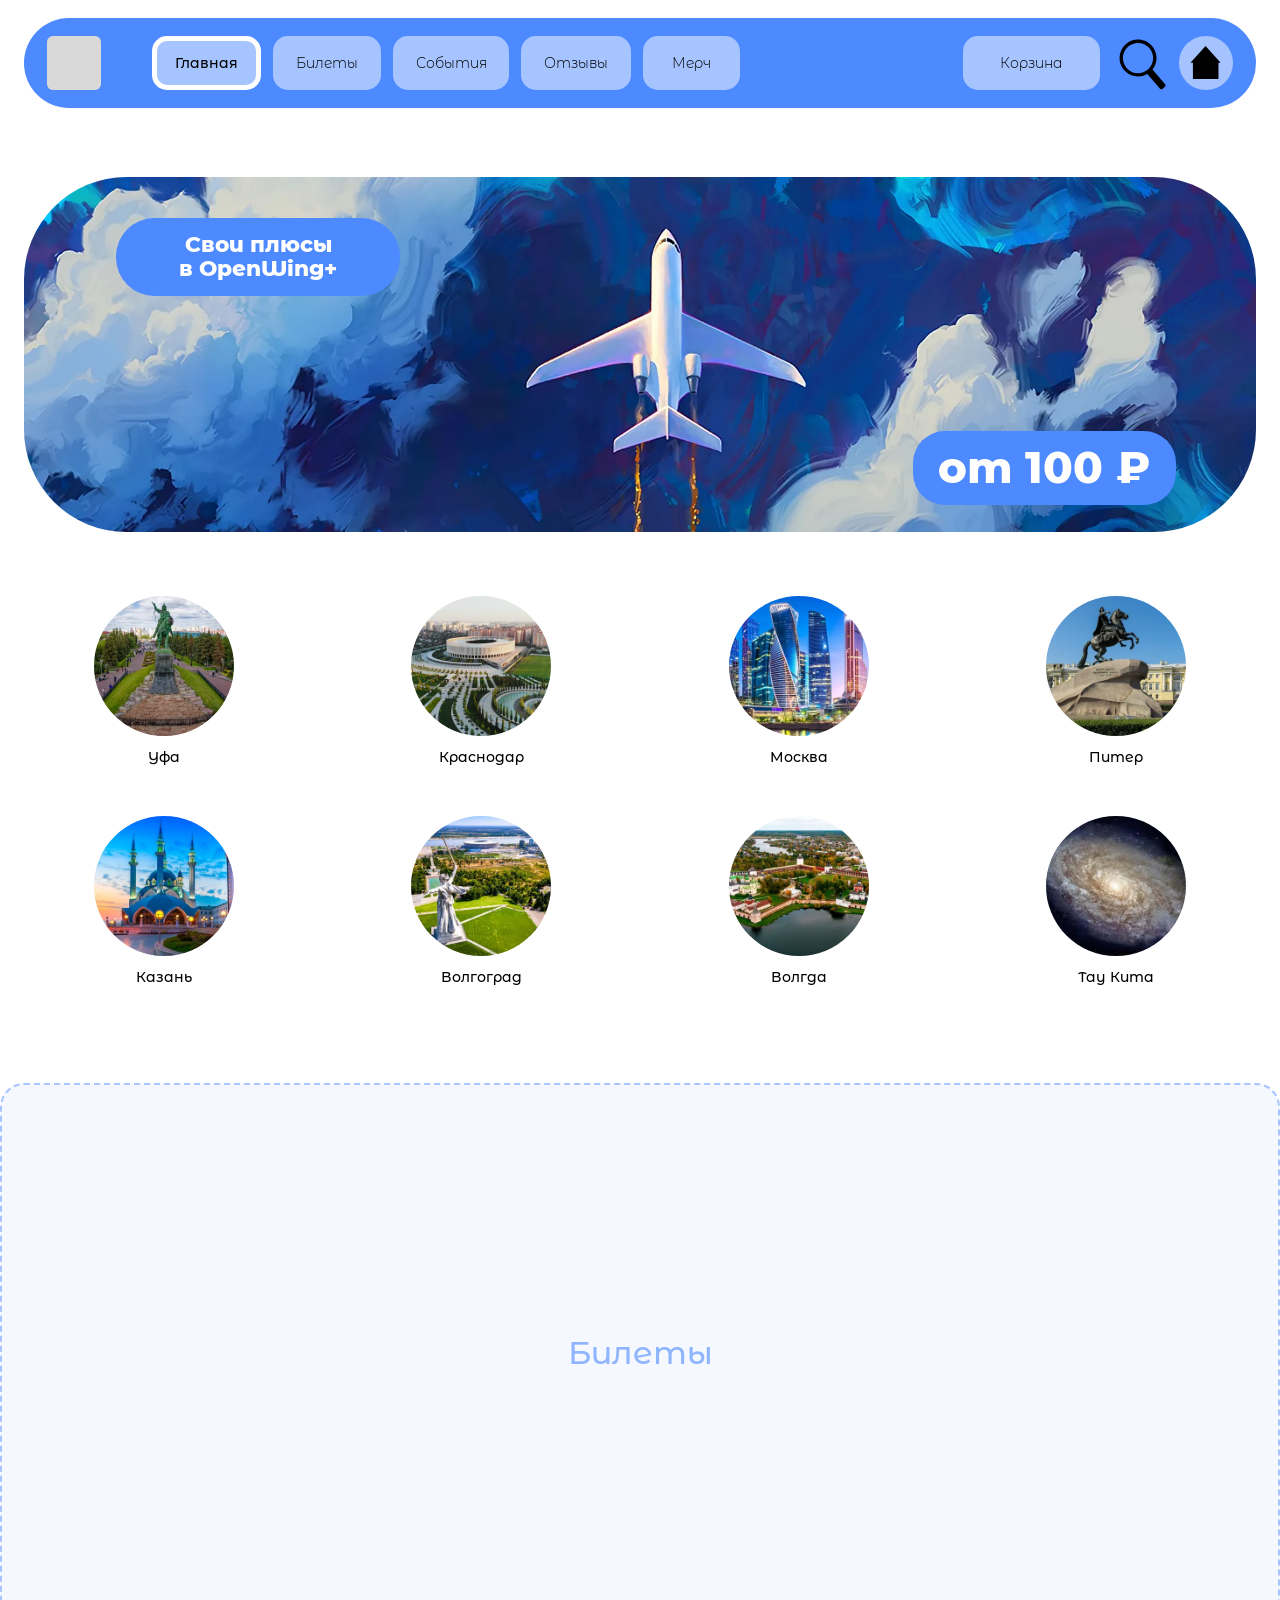
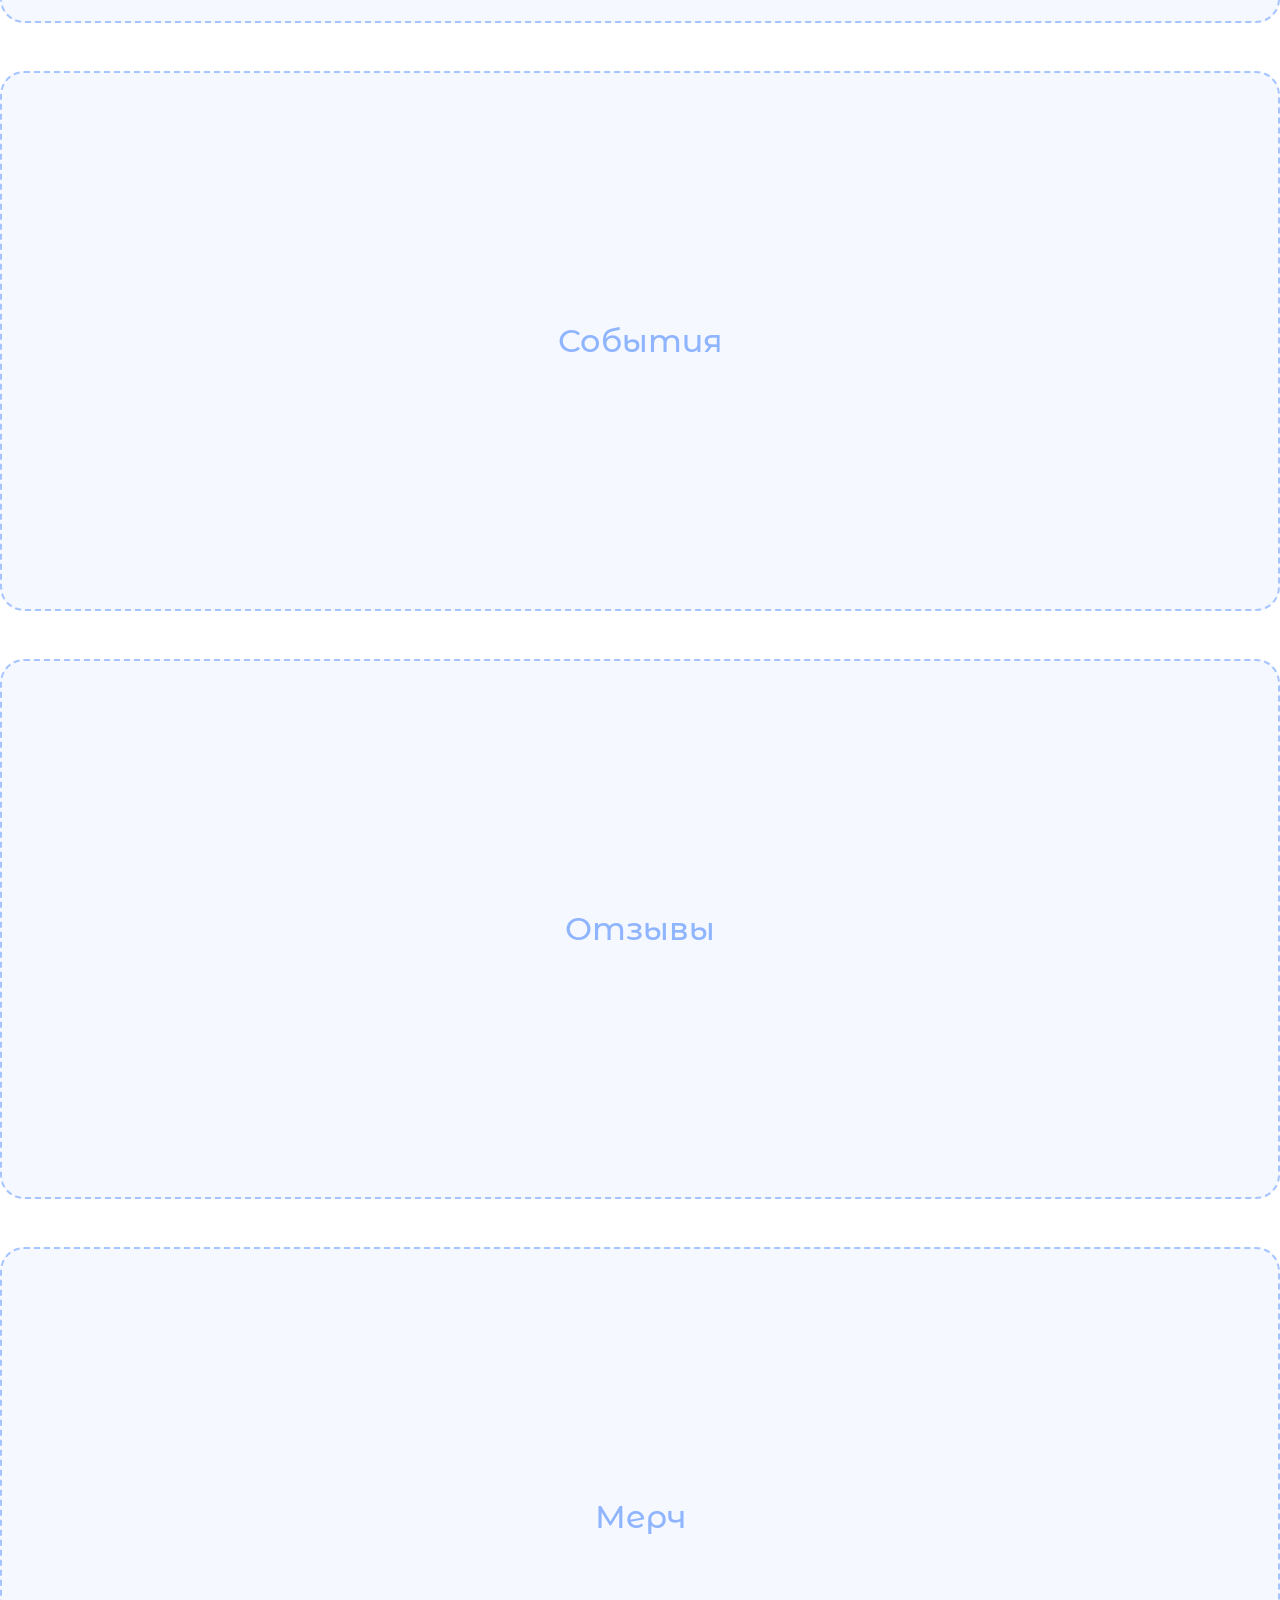
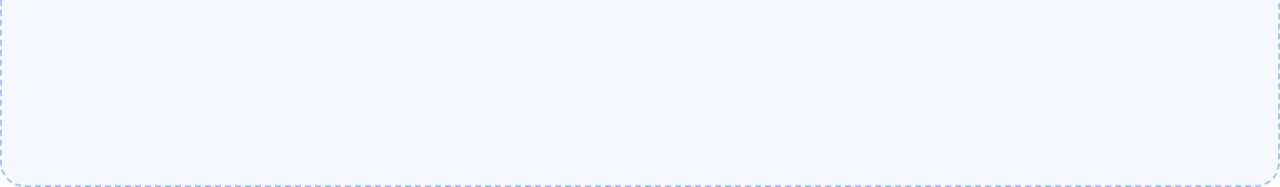
==== index.html @ 75d83472 "Модуль 4: главная страница (шапка + div 1), пустые страницы корзины и тарифов - Шапка: навигация-яко" ====
<!DOCTYPE html>
<html lang="ru">
<head>
  <meta charset="UTF-8">
  <meta name="viewport" content="width=device-width, initial-scale=1.0">
  <title>OpenWing — авиабилеты от 100 ₽</title>
  <link rel="stylesheet" href="styles/style.css">
</head>
<body>
  <!-- ШАПКА -->
  <header class="header">
    <div class="header__bar">
      <!-- Плейсхолдер логотипа -->
      <a href="index.html" class="header__logo" aria-label="OpenWing — на главную"></a>

      <!-- Навигация по разделам -->
      <nav class="nav" aria-label="Основная навигация">
        <a href="#div1" class="nav__btn is-active" data-target="div1">Главная</a>
        <a href="#div2" class="nav__btn" data-target="div2">Билеты</a>
        <a href="#div3" class="nav__btn" data-target="div3">События</a>
        <a href="#div4" class="nav__btn" data-target="div4">Отзывы</a>
        <a href="#div5" class="nav__btn" data-target="div5">Мерч</a>
      </nav>

      <!-- Правый блок: корзина, поиск, домой -->
      <div class="header__actions">
        <a href="cart.html" class="header__cart" id="cart-link">Корзина</a>

        <button type="button" class="header__icon" id="search-btn" aria-label="Поиск по сайту">
          <svg viewBox="0 0 60 60" fill="none" xmlns="http://www.w3.org/2000/svg" aria-hidden="true">
            <path fill-rule="evenodd" clip-rule="evenodd" d="M14.5045 8.95711C23.1365 1.52478 36.1593 2.49736 43.5916 11.1294C50.1883 18.791 50.1635 29.9112 44.039 37.5117L58.208 53.9678C58.8834 54.7527 58.7953 55.9365 58.0104 56.6123L55.1686 59.0588C54.3838 59.7345 53.1999 59.646 52.5245 58.8615L38.3555 42.4054C29.9294 47.3329 18.9289 45.7058 12.3321 38.0442C4.89984 29.4122 5.87244 16.3894 14.5045 8.95711ZM16.9513 11.7989C9.88869 17.8799 9.09294 28.5348 15.1739 35.5974C21.2549 42.66 31.9099 43.4558 38.9724 37.3748C46.0351 31.2938 46.8309 20.6388 40.7499 13.5762C34.6689 6.51365 24.0139 5.71789 16.9513 11.7989Z" fill="currentColor"/>
          </svg>
        </button>

        <a href="index.html" class="header__home" id="home-btn" aria-label="На главную, в начало">
          <svg viewBox="0 0 45 45" fill="none" xmlns="http://www.w3.org/2000/svg" aria-hidden="true">
            <path d="M42.7193 22.6003H39.8417V44.9999H5.28822V22.6003H2.0088L22.3641 -9.96248e-05L42.7193 22.6003Z" fill="currentColor"/>
          </svg>
        </a>
      </div>

      <!-- Бургер для мобильной навигации -->
      <button type="button" class="header__burger" id="burger" aria-label="Меню" aria-expanded="false">
        <span></span><span></span><span></span>
      </button>
    </div>
  </header>

  <main>
    <!-- DIV 1 — ГЛАВНАЯ -->
    <section id="div1" class="section section--hero">
      <!-- Баннер -> страница тарифов -->
      <a href="pricing.html" class="hero__banner" aria-label="Тарифы OpenWing+">
        <span class="hero__pill hero__pill--title">Свои плюсы<br>в OpenWing+</span>
        <span class="hero__pill hero__pill--price">от 100 ₽</span>
      </a>

      <!-- Города -> прокрутка к форме билетов + автоподстановка «Куда» -->
      <ul class="cities">
        <li class="cities__item"><a href="#div2" class="city" data-city="Уфа"><span class="city__photo"><img src="assets/images/div1/city-ufa.webp" alt="Уфа" loading="lazy"></span><span class="city__name">Уфа</span></a></li>
        <li class="cities__item"><a href="#div2" class="city" data-city="Краснодар"><span class="city__photo"><img src="assets/images/div1/city-krasnodar.webp" alt="Краснодар" loading="lazy"></span><span class="city__name">Краснодар</span></a></li>
        <li class="cities__item"><a href="#div2" class="city" data-city="Москва"><span class="city__photo"><img src="assets/images/div1/city-moscow.webp" alt="Москва" loading="lazy"></span><span class="city__name">Москва</span></a></li>
        <li class="cities__item"><a href="#div2" class="city" data-city="Питер"><span class="city__photo"><img src="assets/images/div1/city-piter.webp" alt="Санкт-Петербург" loading="lazy"></span><span class="city__name">Питер</span></a></li>
        <li class="cities__item"><a href="#div2" class="city" data-city="Казань"><span class="city__photo"><img src="assets/images/div1/city-kazan.webp" alt="Казань" loading="lazy"></span><span class="city__name">Казань</span></a></li>
        <li class="cities__item"><a href="#div2" class="city" data-city="Волгоград"><span class="city__photo"><img src="assets/images/div1/city-volgograd.webp" alt="Волгоград" loading="lazy"></span><span class="city__name">Волгоград</span></a></li>
        <li class="cities__item"><a href="#div2" class="city" data-city="Волгда"><span class="city__photo"><img src="assets/images/div1/city-volgda.webp" alt="Волгда" loading="lazy"></span><span class="city__name">Волгда</span></a></li>
        <li class="cities__item"><a href="#div2" class="city" data-city="Тау Кита"><span class="city__photo"><img src="assets/images/div1/city-tau-kita.webp" alt="Тау Кита" loading="lazy"></span><span class="city__name">Тау Кита</span></a></li>
      </ul>
    </section>

    <!-- DIV 2 — БИЛЕТЫ (плейсхолдер) -->
    <section id="div2" class="section section--placeholder"><p class="placeholder__label">Билеты</p></section>

    <!-- DIV 3 — СОБЫТИЯ (плейсхолдер) -->
    <section id="div3" class="section section--placeholder"><p class="placeholder__label">События</p></section>

    <!-- DIV 4 — ОТЗЫВЫ (плейсхолдер) -->
    <section id="div4" class="section section--placeholder"><p class="placeholder__label">Отзывы</p></section>

    <!-- DIV 5 — МЕРЧ (плейсхолдер) -->
    <section id="div5" class="section section--placeholder"><p class="placeholder__label">Мерч</p></section>
  </main>

  <!-- Затемнение под мобильное меню -->
  <div class="nav-overlay" id="nav-overlay"></div>

  <script src="scripts/main.js"></script>
</body>
</html>
---- styles/style.css ----
@import url("reset.css");
@import url("fonts.css");
@import url("main.css");
@import url("adaptive.css");
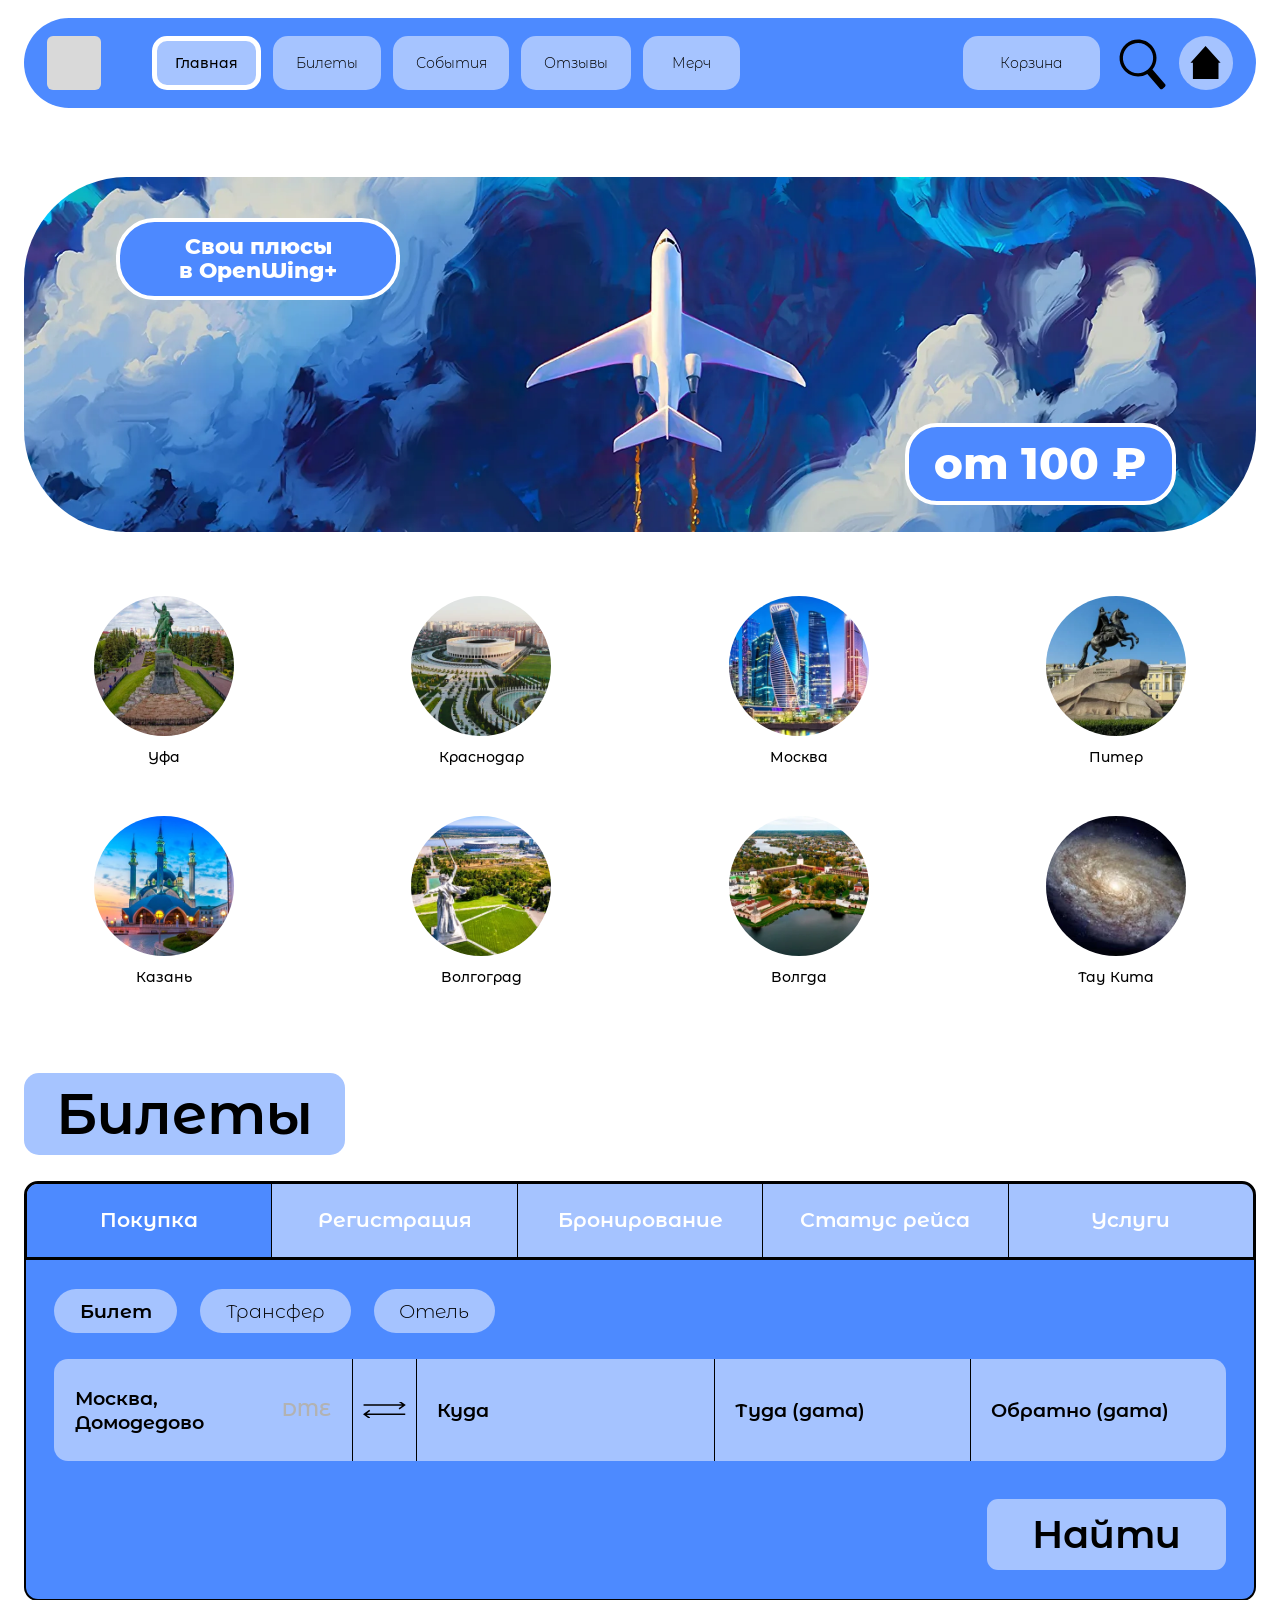
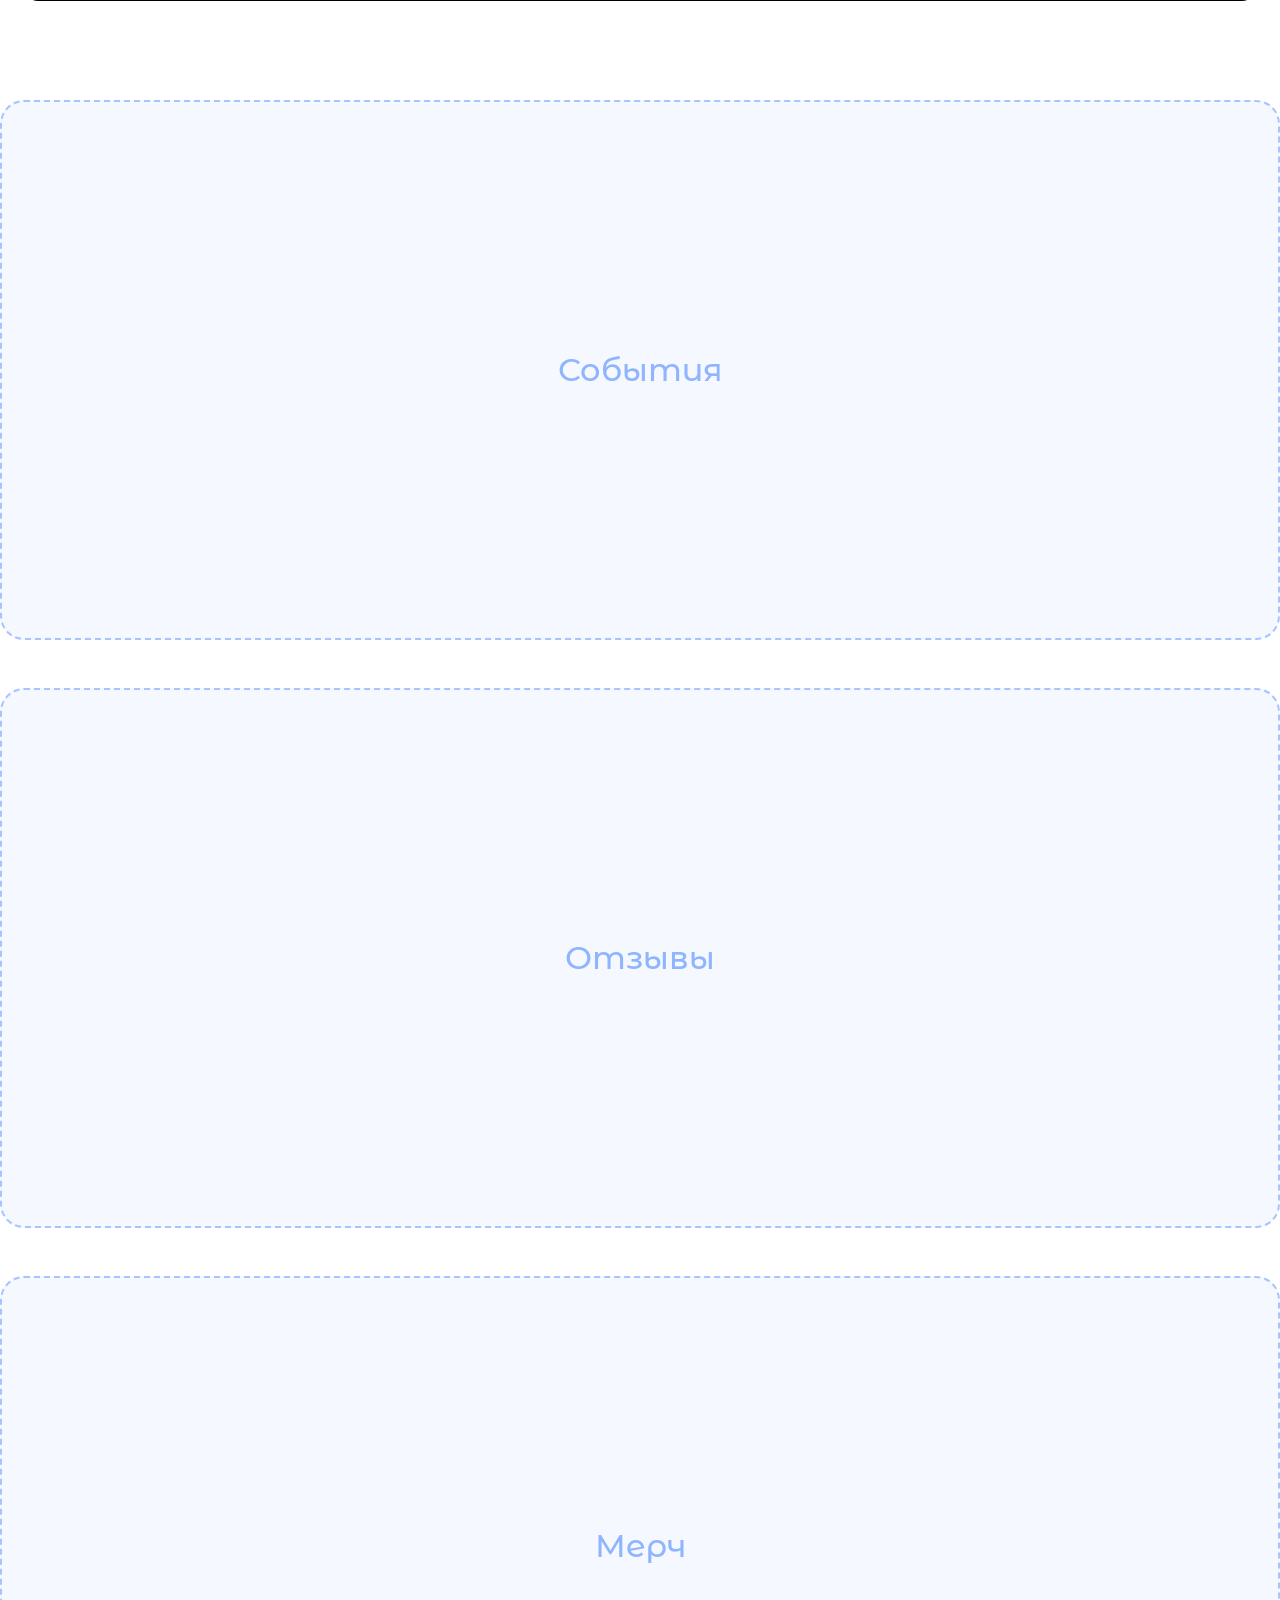
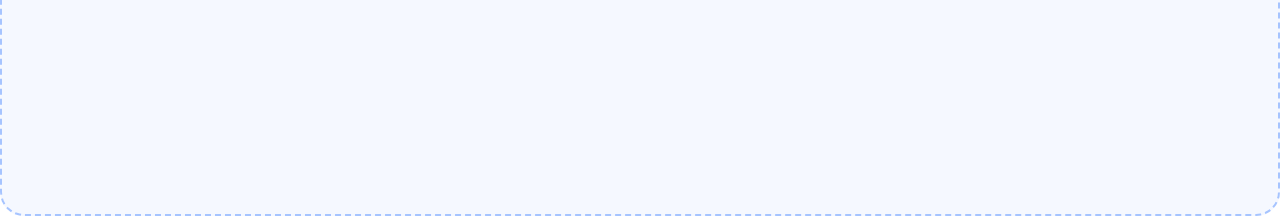
==== commit a991d25b: "Модуль 4: div 2 — интерактивная форма билетов - Форма: вкладки, переключатель Билет/Трансфер/Отель, " ====
--- a/index.html
+++ b/index.html
@@ -68,8 +68,72 @@
       </ul>
     </section>
 
-    <!-- DIV 2 — БИЛЕТЫ (плейсхолдер) -->
-    <section id="div2" class="section section--placeholder"><p class="placeholder__label">Билеты</p></section>
+    <!-- DIV 2 — БИЛЕТЫ -->
+    <section id="div2" class="section section--booking">
+      <h2 class="booking__title">Билеты</h2>
+
+      <!-- Вкладки: переключение формы (Покупка активна; остальные — на будущее) -->
+      <div class="booking__tabs" role="tablist" aria-label="Тип операции">
+        <button type="button" class="tab is-active" aria-selected="true">Покупка</button>
+        <button type="button" class="tab" aria-selected="false">Регистрация</button>
+        <button type="button" class="tab" aria-selected="false">Бронирование</button>
+        <button type="button" class="tab" aria-selected="false">Статус рейса</button>
+        <button type="button" class="tab" aria-selected="false">Услуги</button>
+      </div>
+
+      <div class="booking__panel">
+        <!-- Тип: Билет / Трансфер / Отель (Билет активен; остальные — на будущее) -->
+        <div class="booking__toggles">
+          <button type="button" class="toggle is-active">Билет</button>
+          <button type="button" class="toggle">Трансфер</button>
+          <button type="button" class="toggle">Отель</button>
+        </div>
+
+        <!-- Строка полей: Откуда ⇄ Куда | Туда | Обратно -->
+        <form class="booking__form" id="booking-form" autocomplete="off">
+          <!-- Откуда -->
+          <div class="field field--place" data-place="origin">
+            <button type="button" class="field__btn" aria-haspopup="listbox" aria-expanded="false">
+              <span class="field__value"></span>
+              <span class="field__code"></span>
+            </button>
+          </div>
+
+          <!-- Поменять местами -->
+          <button type="button" class="swap" id="swap-btn" aria-label="Поменять «Откуда» и «Куда» местами">
+            <svg viewBox="0 0 58 20" fill="none" xmlns="http://www.w3.org/2000/svg" aria-hidden="true">
+              <path d="M2 4 H54 M48 -1 L55 4 L48 9" stroke="currentColor" stroke-width="2" fill="none"/>
+              <path d="M56 16 H4 M10 11 L3 16 L10 21" stroke="currentColor" stroke-width="2" fill="none"/>
+            </svg>
+          </button>
+
+          <!-- Куда (получает город из div 1) -->
+          <div class="field field--place" data-place="dest">
+            <button type="button" class="field__btn" aria-haspopup="listbox" aria-expanded="false">
+              <span class="field__value"></span>
+              <span class="field__code"></span>
+            </button>
+            <input type="hidden" id="dest-input" data-field="destination">
+          </div>
+
+          <!-- Туда (дата) -->
+          <div class="field field--date" data-date="depart">
+            <button type="button" class="field__btn" aria-haspopup="dialog" aria-expanded="false">
+              <span class="field__value field__value--placeholder">Туда (дата)</span>
+            </button>
+          </div>
+
+          <!-- Обратно (дата) -->
+          <div class="field field--date" data-date="return">
+            <button type="button" class="field__btn" aria-haspopup="dialog" aria-expanded="false">
+              <span class="field__value field__value--placeholder">Обратно (дата)</span>
+            </button>
+          </div>
+        </form>
+
+        <button type="button" class="booking__submit" id="booking-reset">Найти</button>
+      </div>
+    </section>
 
     <!-- DIV 3 — СОБЫТИЯ (плейсхолдер) -->
     <section id="div3" class="section section--placeholder"><p class="placeholder__label">События</p></section>
@@ -85,5 +149,6 @@
   <div class="nav-overlay" id="nav-overlay"></div>
 
   <script src="scripts/main.js"></script>
+  <script src="scripts/booking.js"></script>
 </body>
 </html>
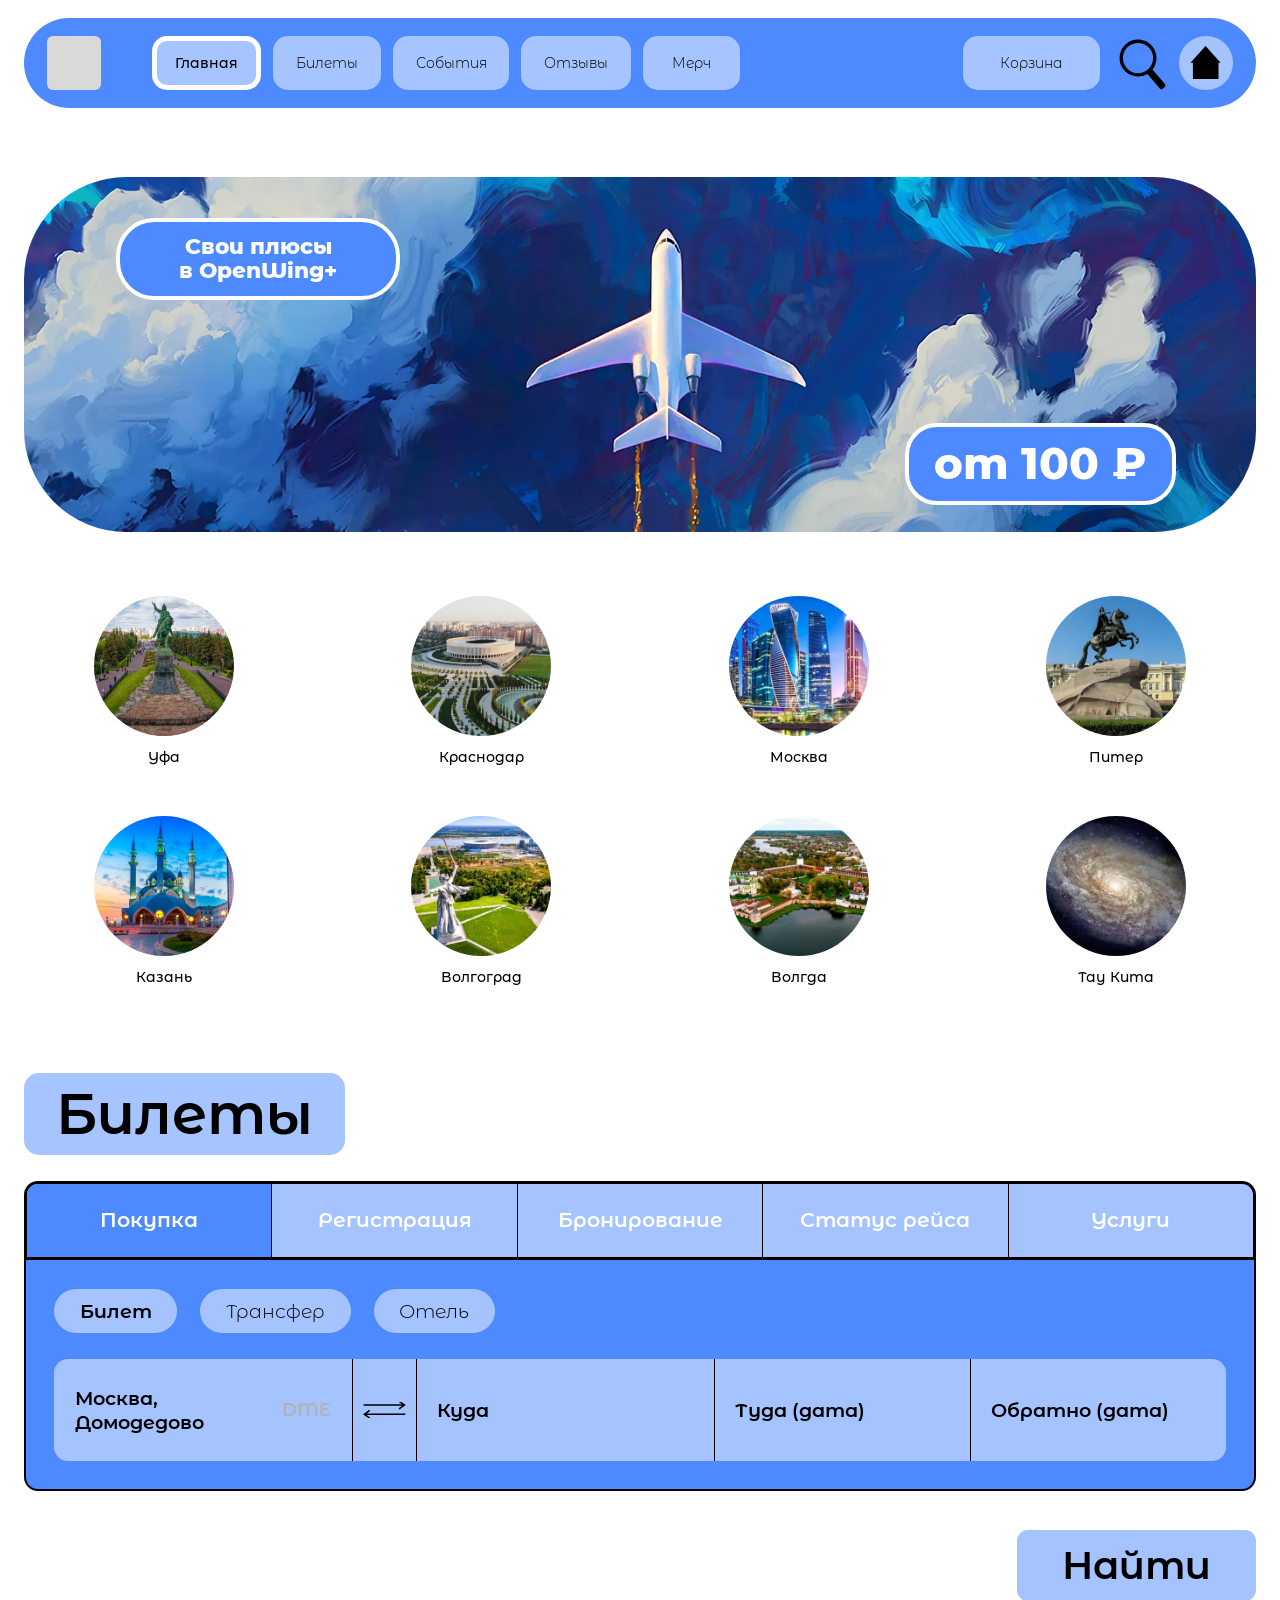
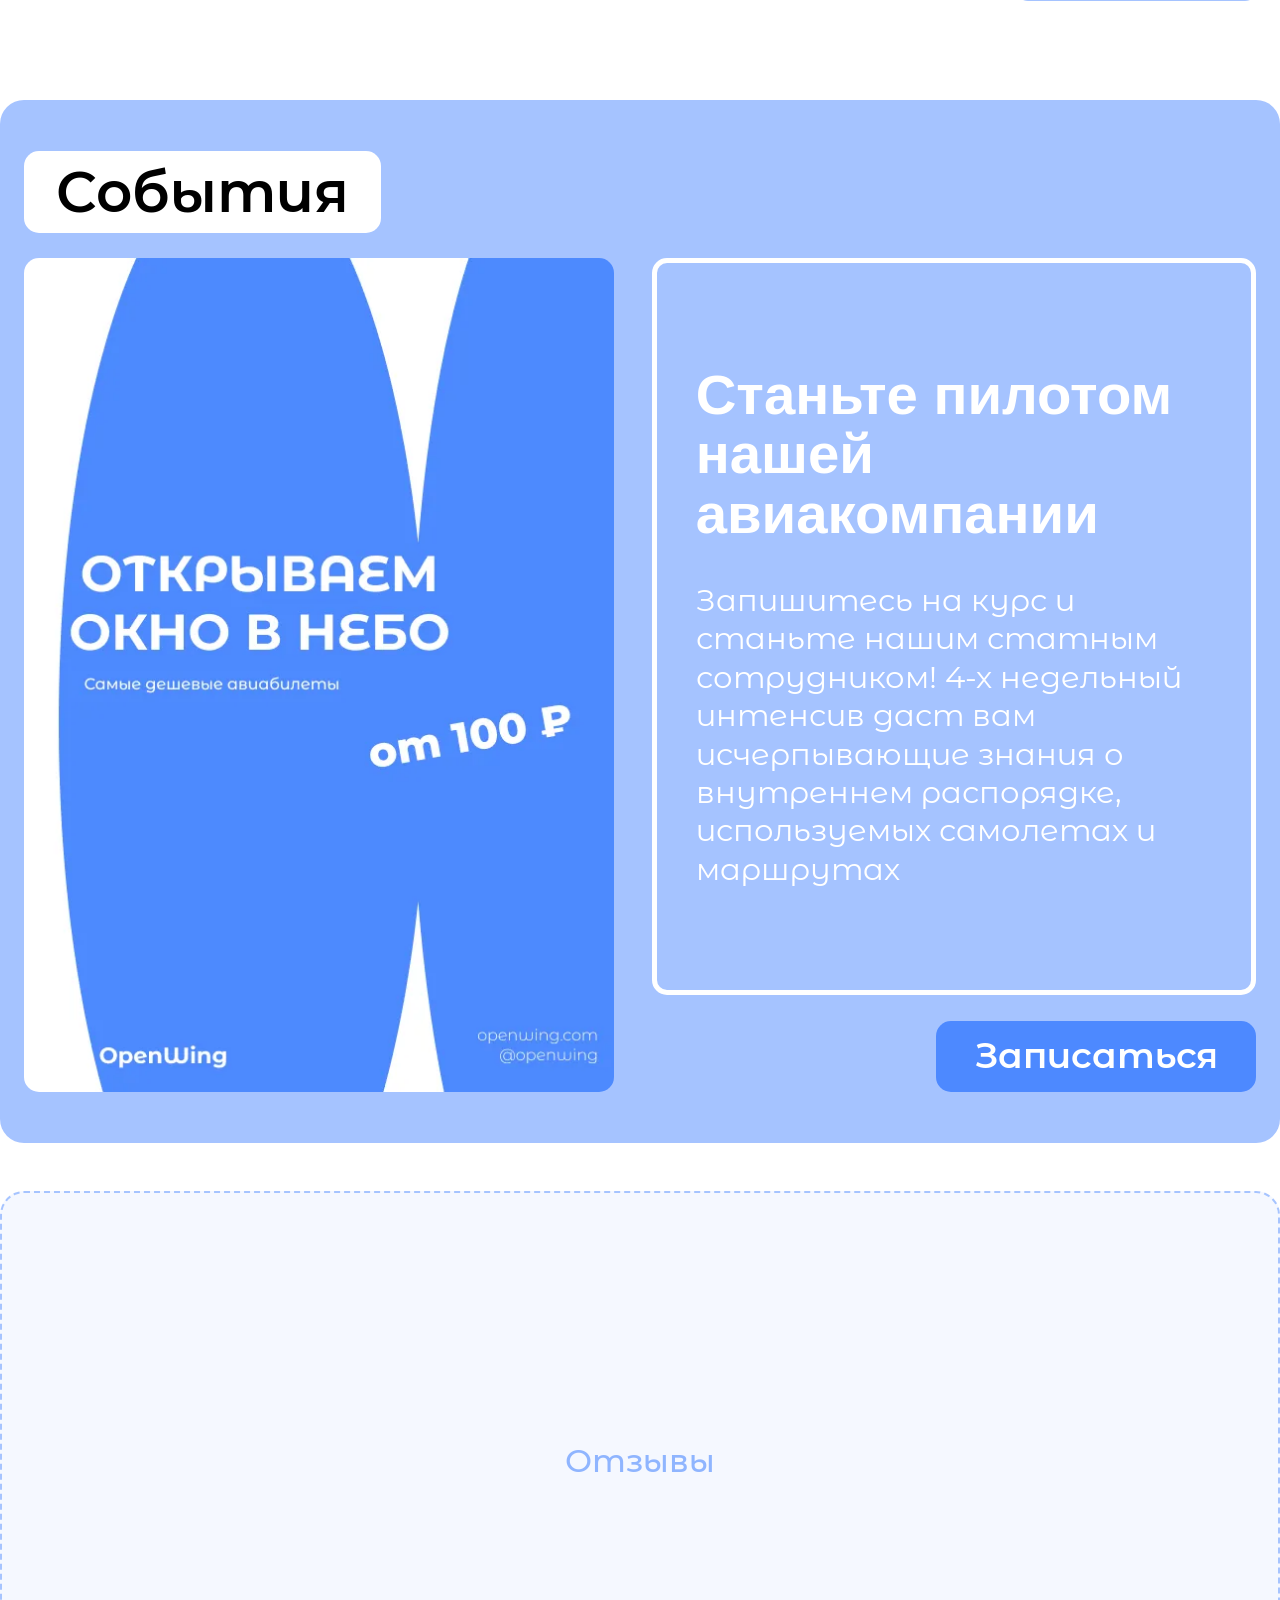
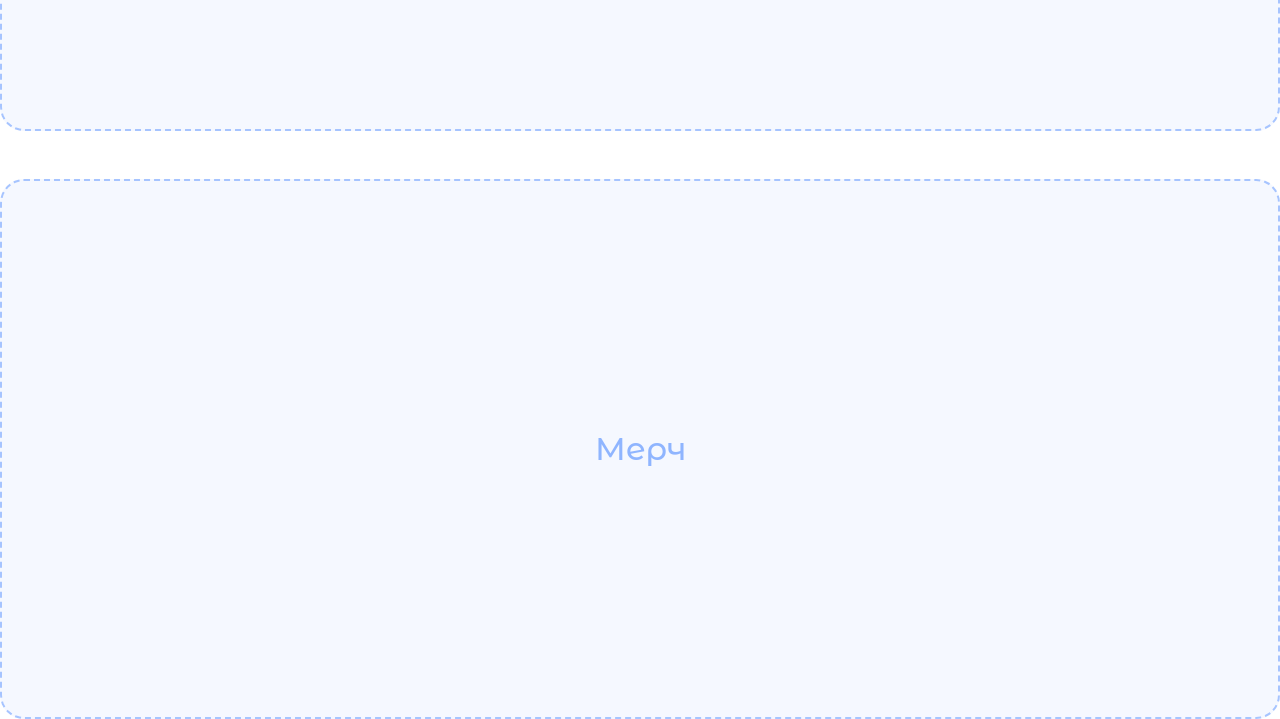
==== commit c7abf576: "Модуль 4: div 3 — События + страница записи на курс - div 3: заголовок, кликабельный плакат и кнопка" ====
--- a/index.html
+++ b/index.html
@@ -130,13 +130,28 @@
             </button>
           </div>
         </form>
+      </div>
 
-        <button type="button" class="booking__submit" id="booking-reset">Найти</button>
+      <button type="button" class="booking__submit" id="booking-reset">Найти</button>
+    </section>
+
+    <!-- DIV 3 — СОБЫТИЯ -->
+    <section id="div3" class="section section--events">
+      <h2 class="events__title">События</h2>
+      <div class="events__body">
+        <!-- Плакат -> страница записи на курс -->
+        <a href="enroll.html" class="events__poster" aria-label="Запись на курсы для пилотов">
+          <img src="assets/images/div3/poster.webp" alt="Станьте пилотом нашей авиакомпании">
+        </a>
+        <div class="events__col">
+          <div class="events__card">
+            <h3 class="events__heading">Станьте пилотом нашей авиакомпании</h3>
+            <p class="events__text">Запишитесь на курс и станьте нашим статным сотрудником! 4-х недельный интенсив даст вам исчерпывающие знания о внутреннем распорядке, используемых самолетах и маршрутах</p>
+          </div>
+          <a href="enroll.html" class="events__enroll">Записаться</a>
+        </div>
       </div>
     </section>
-
-    <!-- DIV 3 — СОБЫТИЯ (плейсхолдер) -->
-    <section id="div3" class="section section--placeholder"><p class="placeholder__label">События</p></section>
 
     <!-- DIV 4 — ОТЗЫВЫ (плейсхолдер) -->
     <section id="div4" class="section section--placeholder"><p class="placeholder__label">Отзывы</p></section>
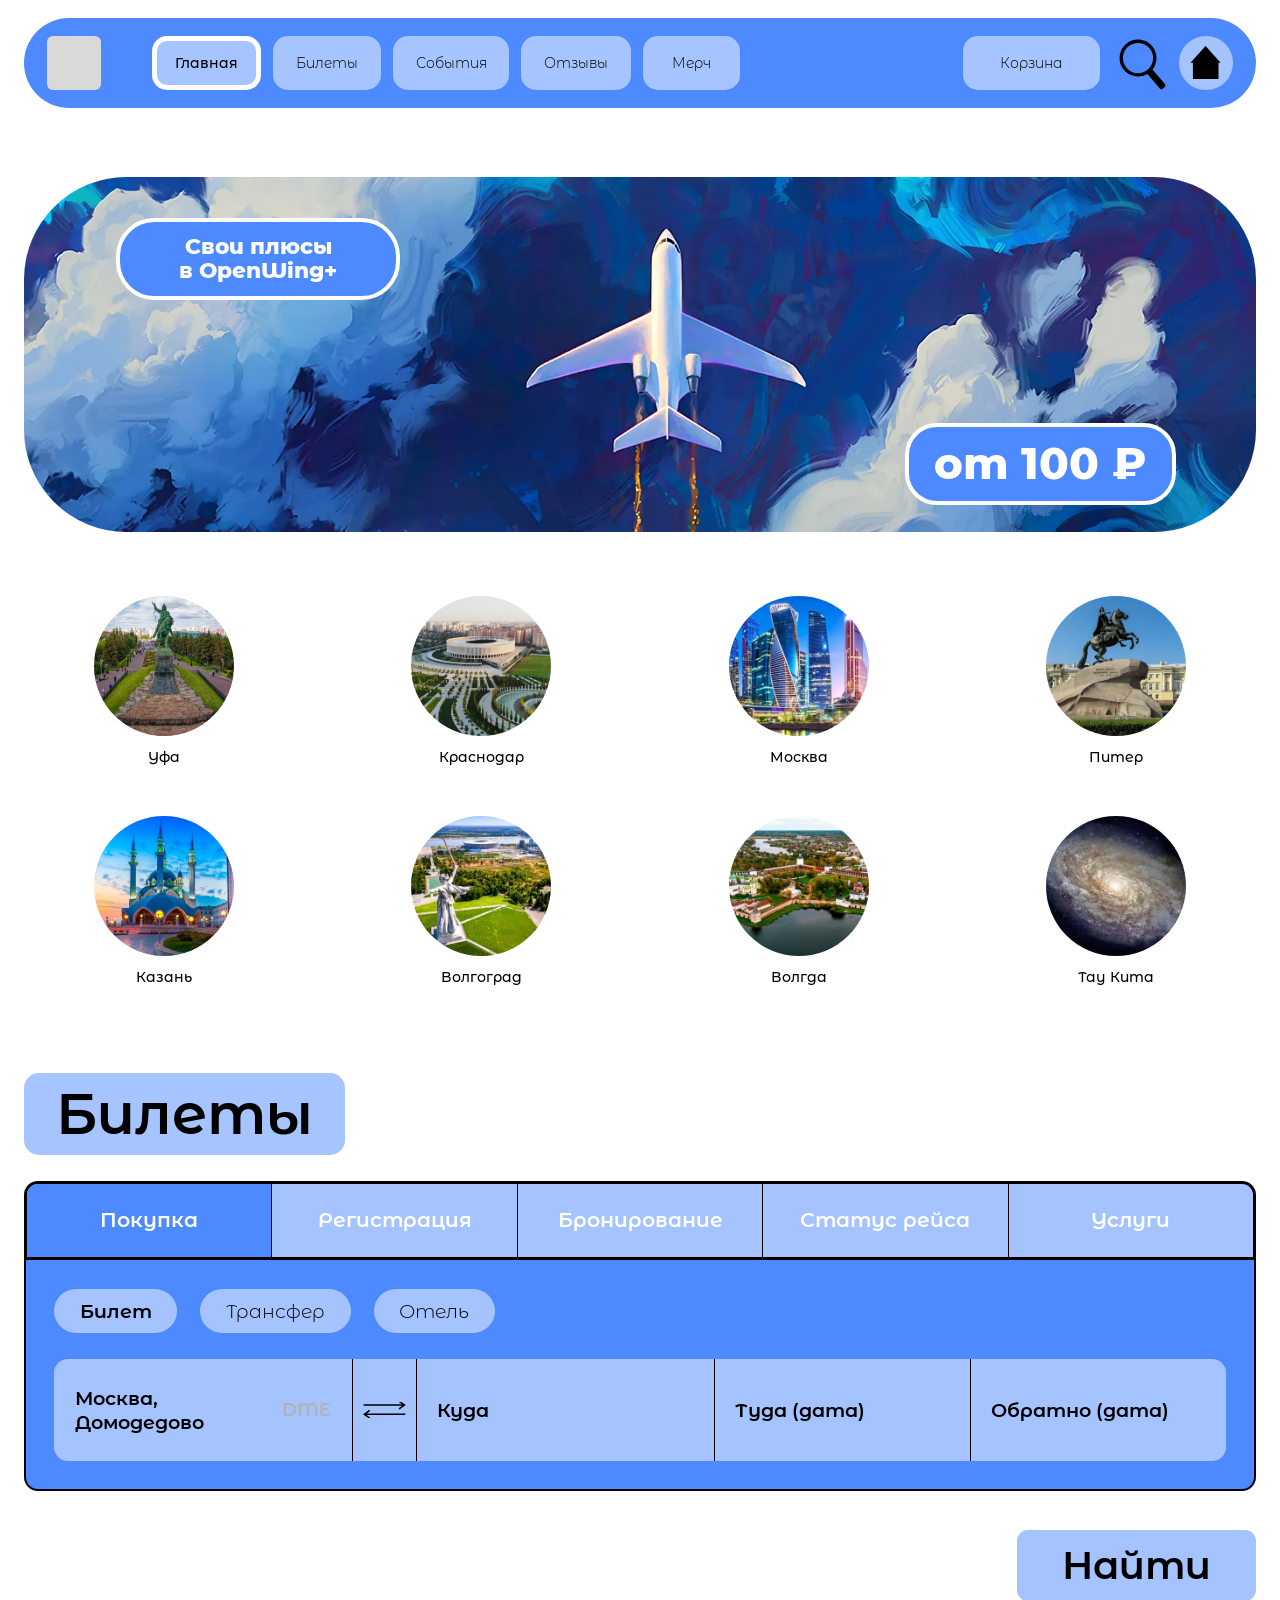
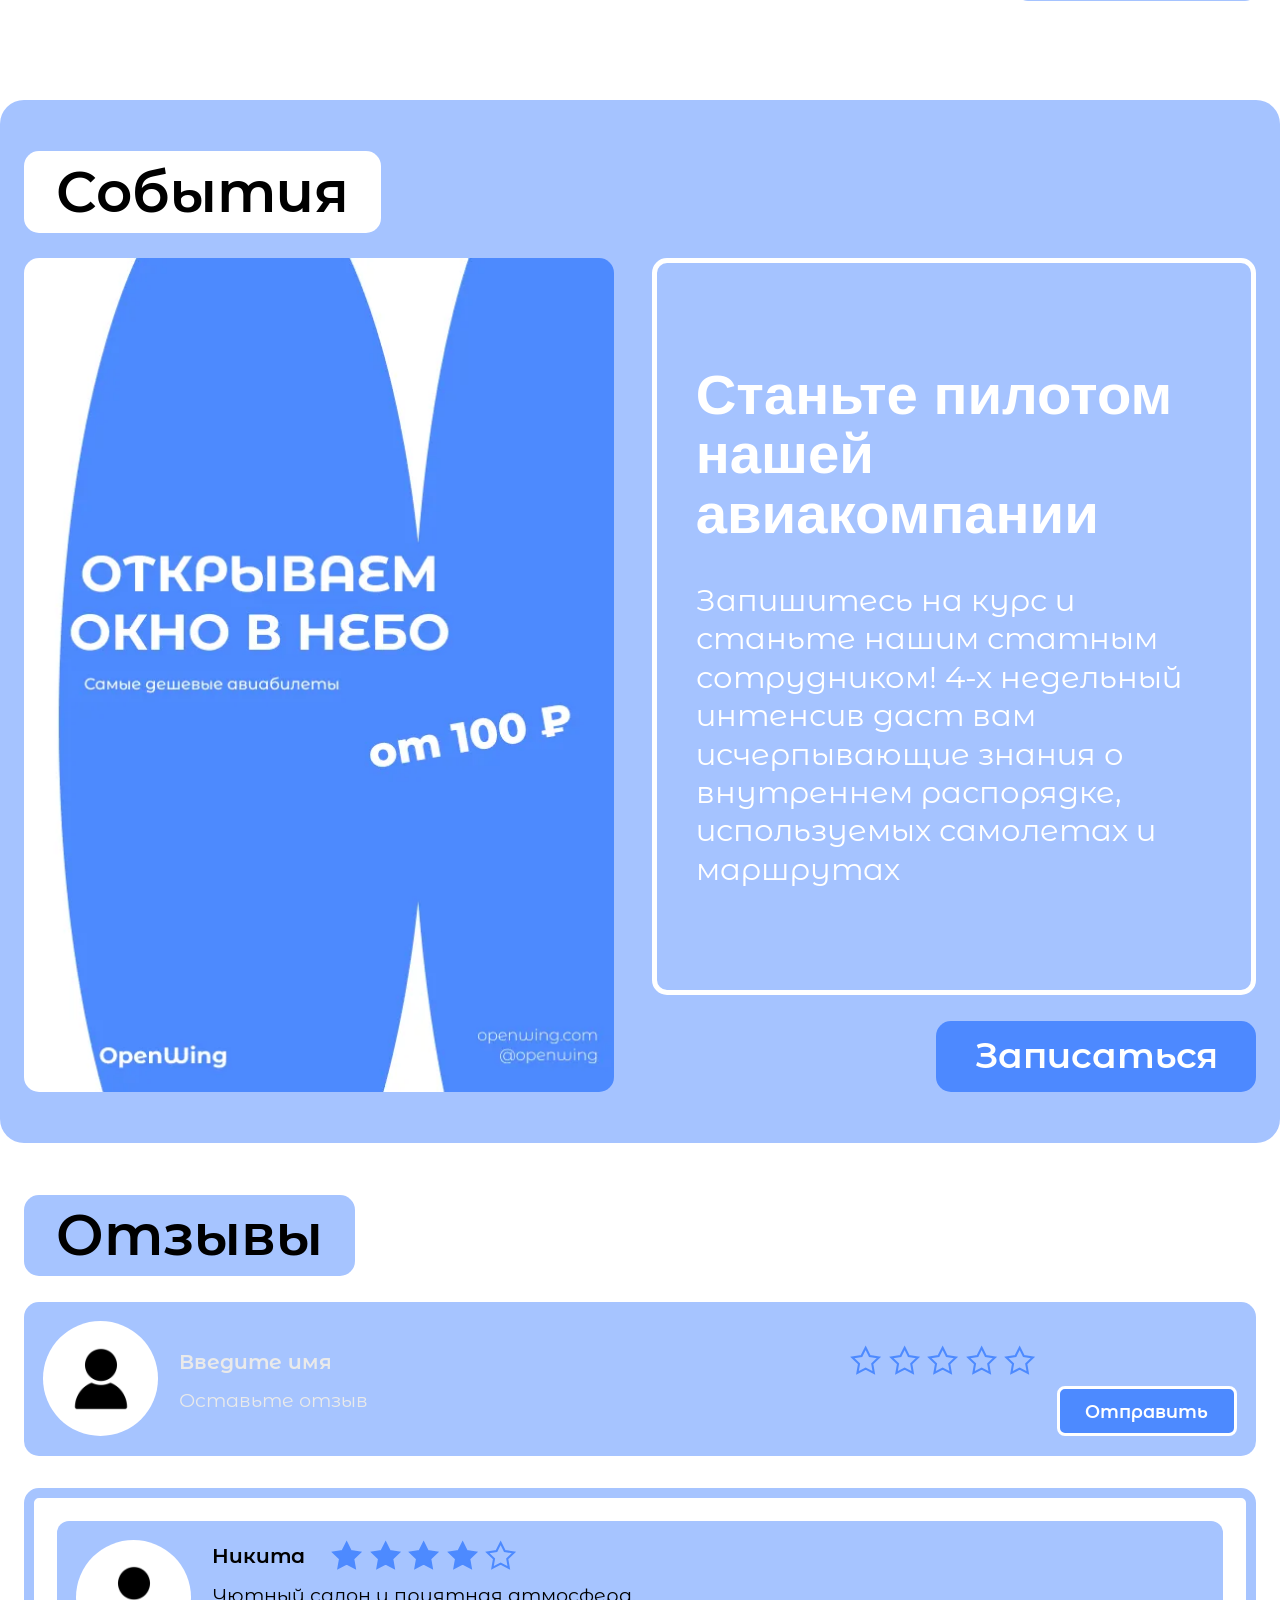
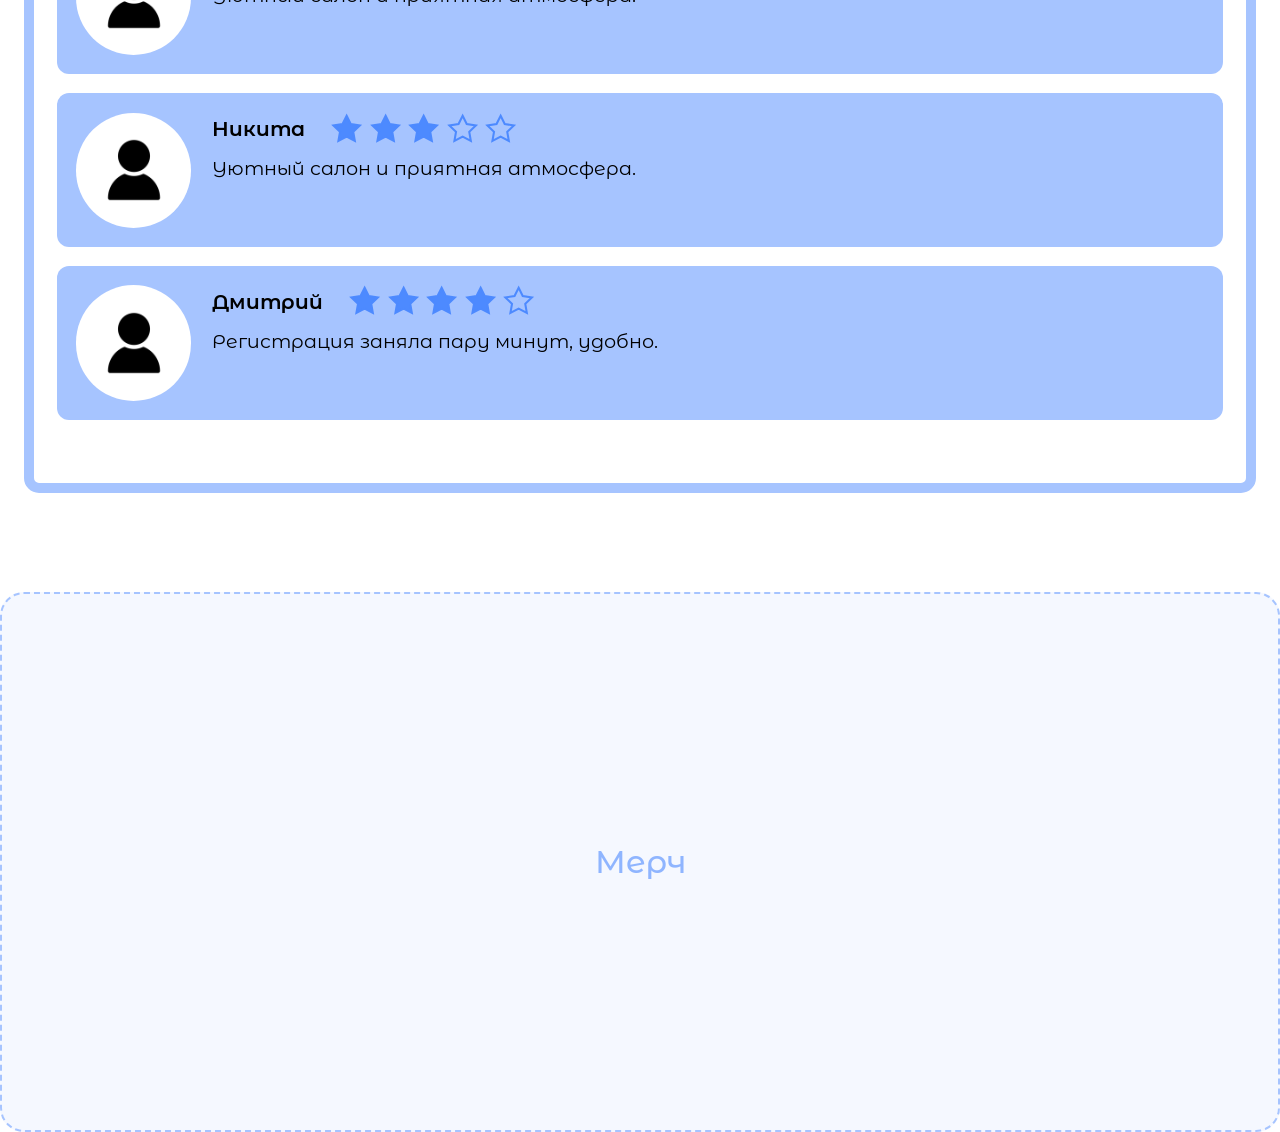
==== commit 64b53ff2: "Модуль 4: div 4 — Отзывы - Форма нового отзыва: имя, оценка звёздами, текст -> Отправить добавляет к" ====
--- a/index.html
+++ b/index.html
@@ -153,8 +153,26 @@
       </div>
     </section>
 
-    <!-- DIV 4 — ОТЗЫВЫ (плейсхолдер) -->
-    <section id="div4" class="section section--placeholder"><p class="placeholder__label">Отзывы</p></section>
+    <!-- DIV 4 — ОТЗЫВЫ -->
+    <section id="div4" class="section section--reviews">
+      <h2 class="reviews__title">Отзывы</h2>
+
+      <!-- Форма нового отзыва -->
+      <form class="review-form" id="review-form" autocomplete="off">
+        <span class="review__avatar"><img src="assets/images/div4/avatar.webp" alt=""></span>
+        <div class="review-form__body">
+          <div class="review-form__top">
+            <input type="text" class="review-form__name" name="name" placeholder="Введите имя" maxlength="40" required>
+            <div class="rating rating--input" id="rating-input" role="radiogroup" aria-label="Оценка"></div>
+          </div>
+          <input type="text" class="review-form__text" name="text" placeholder="Оставьте отзыв" maxlength="300" required>
+        </div>
+        <button type="submit" class="review-form__submit">Отправить</button>
+      </form>
+
+      <!-- Лента отзывов (прокрутка только внутри рамки) -->
+      <div class="reviews__pool" id="reviews-pool" tabindex="0" aria-label="Лента отзывов"></div>
+    </section>
 
     <!-- DIV 5 — МЕРЧ (плейсхолдер) -->
     <section id="div5" class="section section--placeholder"><p class="placeholder__label">Мерч</p></section>
@@ -165,5 +183,6 @@
 
   <script src="scripts/main.js"></script>
   <script src="scripts/booking.js"></script>
+  <script src="scripts/reviews.js"></script>
 </body>
 </html>
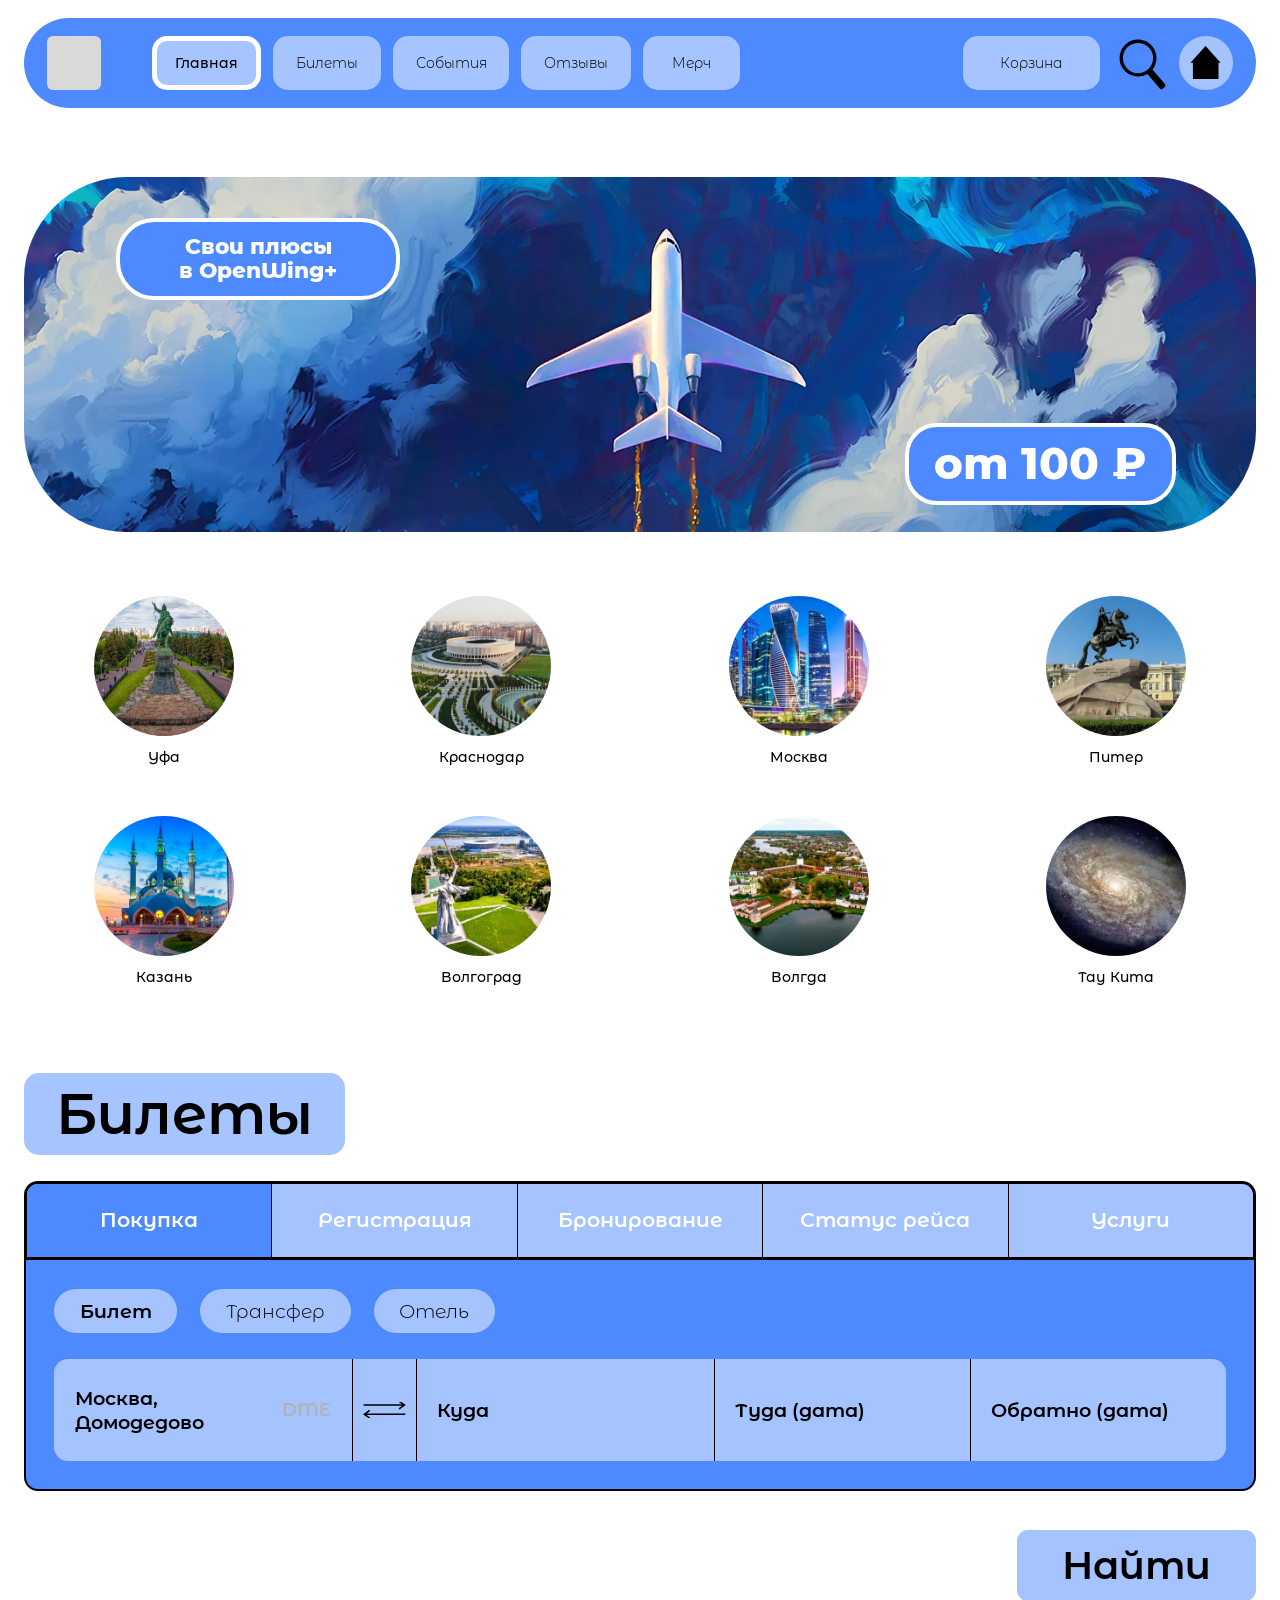
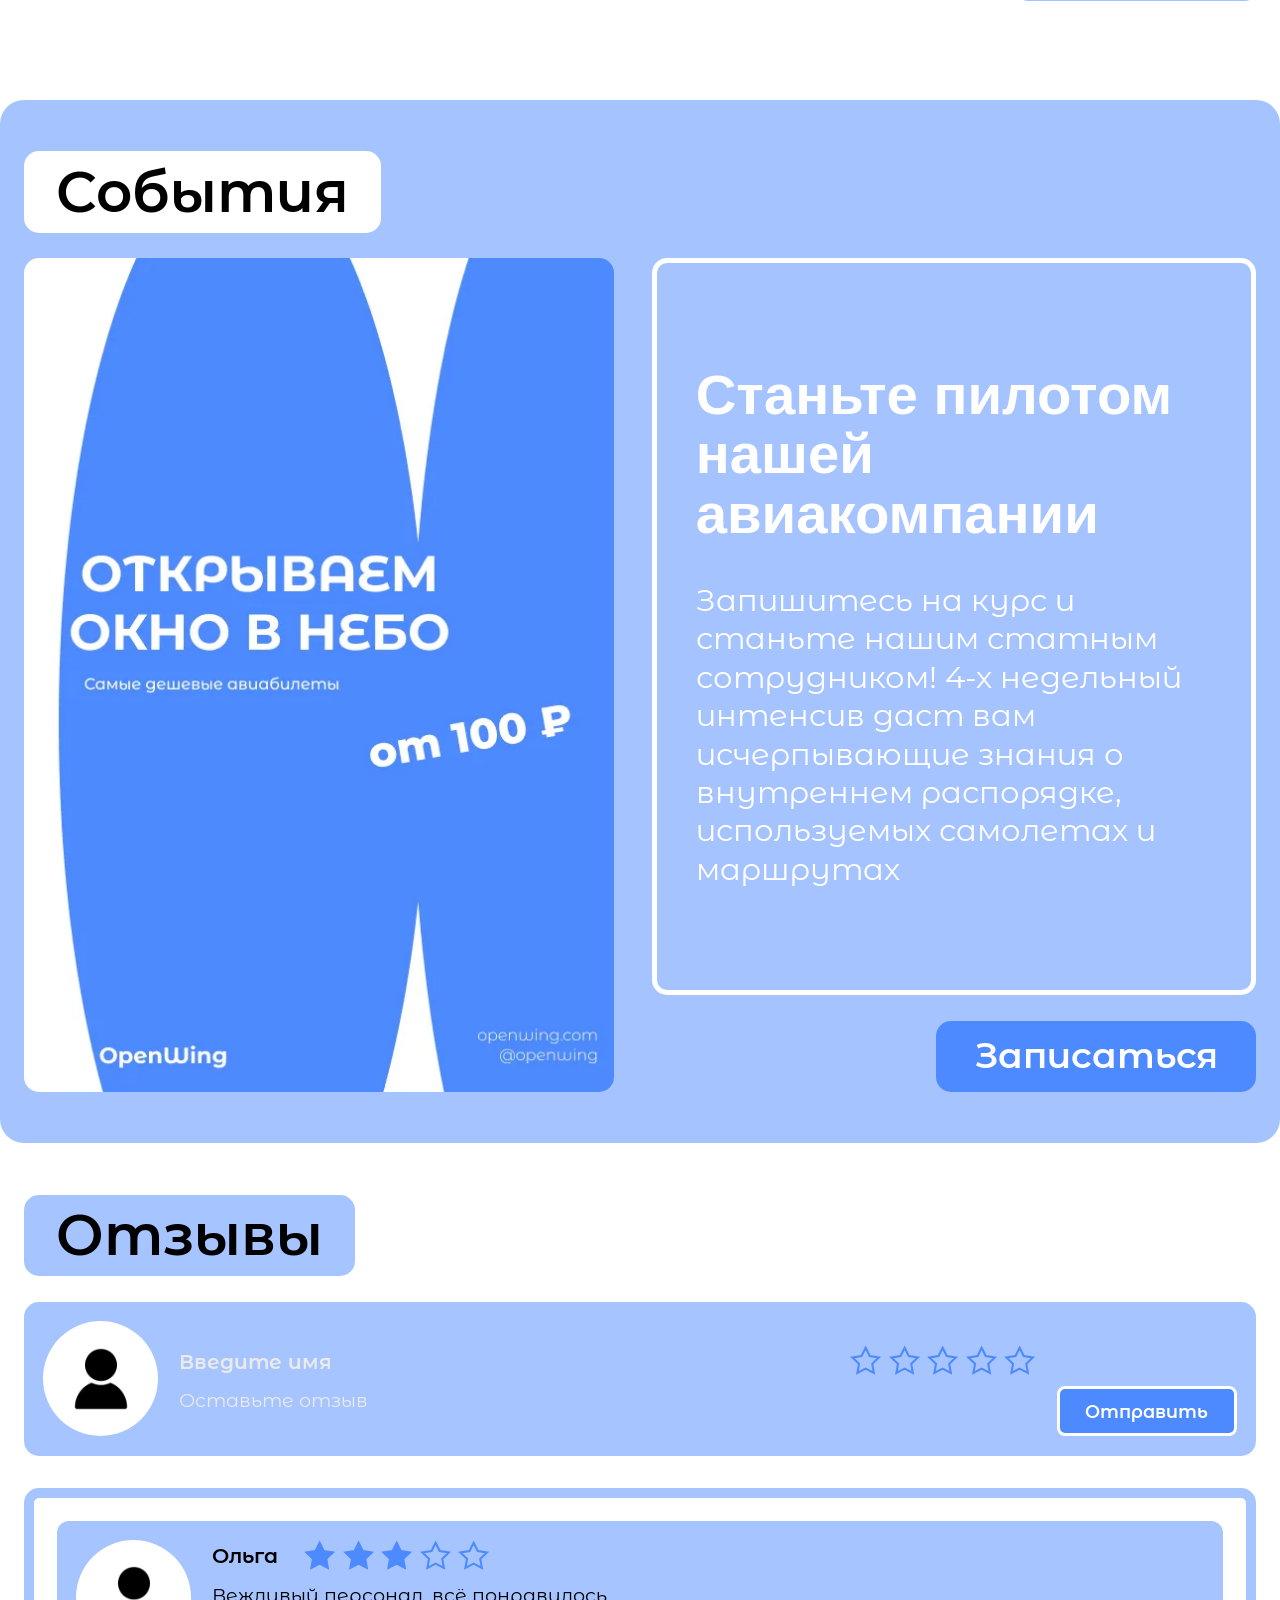
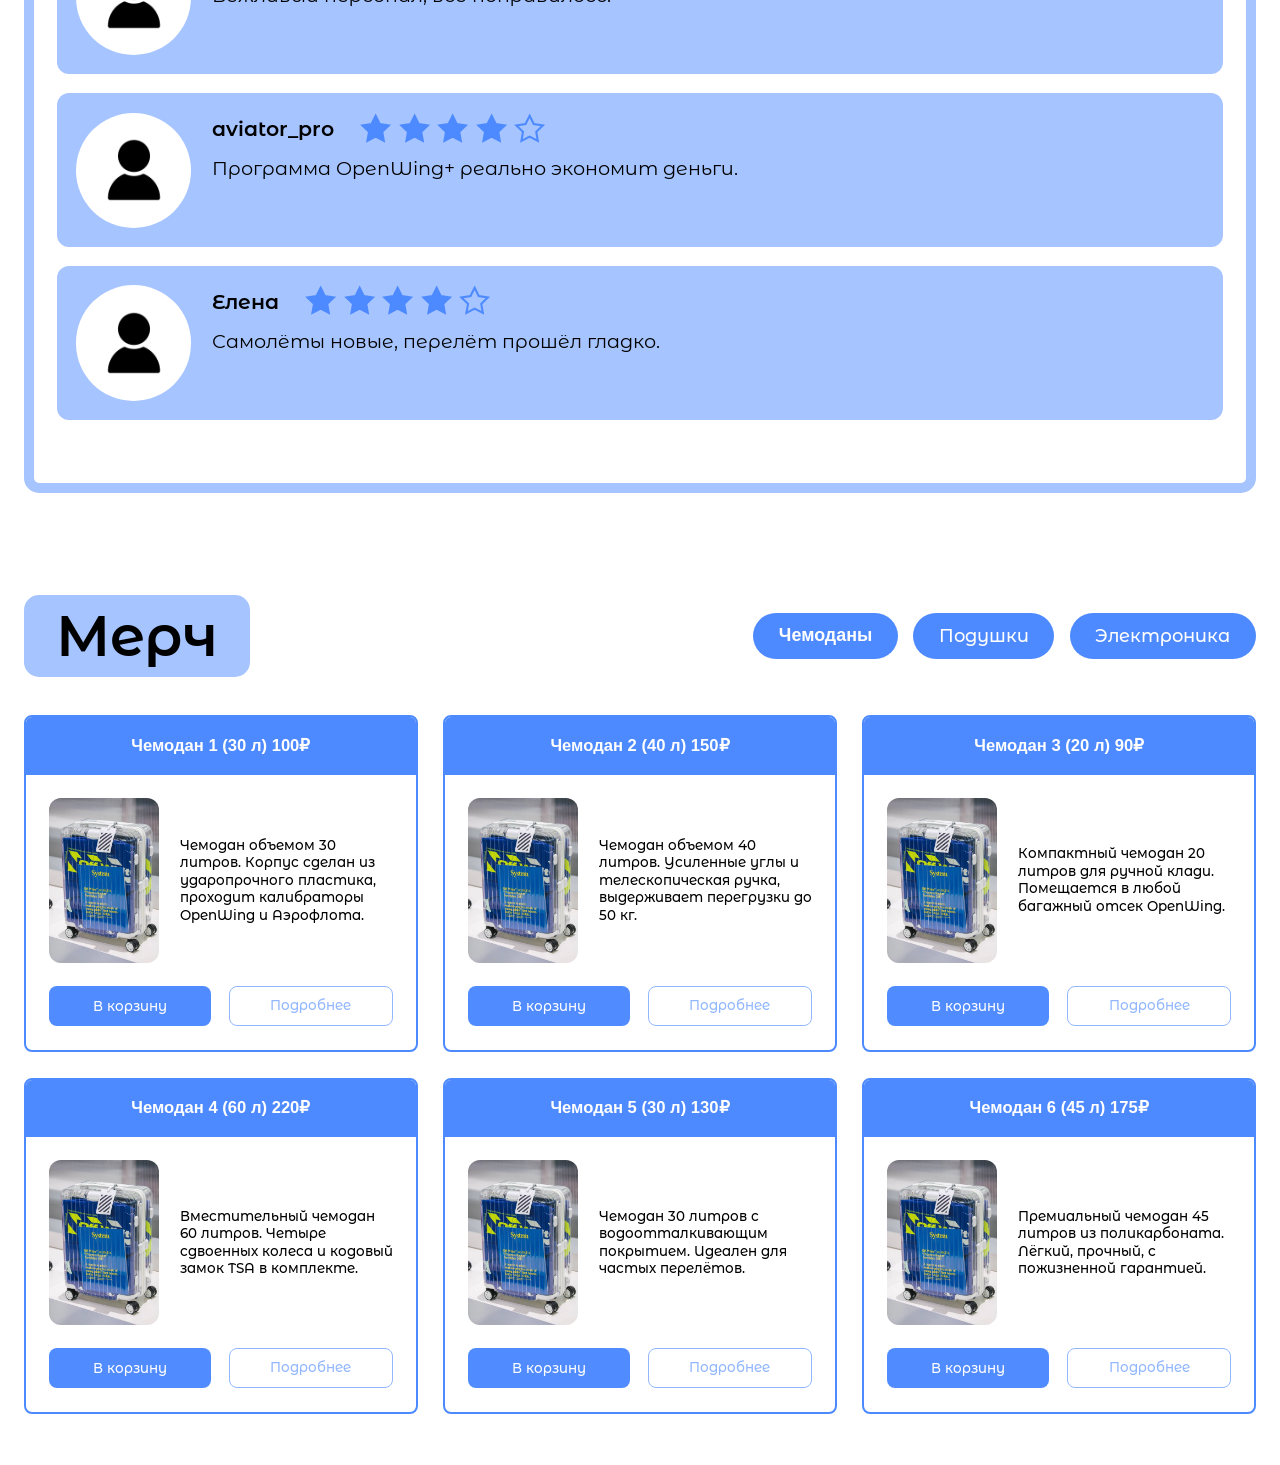
==== commit f561c1f2: "Модуль 4: div 5 — Мерч, страницы товара и корзина - div 5: сетка карточек из каталога, кнопки В корз" ====
--- a/index.html
+++ b/index.html
@@ -158,12 +158,12 @@
       <h2 class="reviews__title">Отзывы</h2>
 
       <!-- Форма нового отзыва -->
-      <form class="review-form" id="review-form" autocomplete="off">
+      <form class="review-form" id="review-form" data-reviews="site" autocomplete="off">
         <span class="review__avatar"><img src="assets/images/div4/avatar.webp" alt=""></span>
         <div class="review-form__body">
           <div class="review-form__top">
             <input type="text" class="review-form__name" name="name" placeholder="Введите имя" maxlength="40" required>
-            <div class="rating rating--input" id="rating-input" role="radiogroup" aria-label="Оценка"></div>
+            <div class="rating rating--input" data-rating-input role="radiogroup" aria-label="Оценка"></div>
           </div>
           <input type="text" class="review-form__text" name="text" placeholder="Оставьте отзыв" maxlength="300" required>
         </div>
@@ -171,18 +171,31 @@
       </form>
 
       <!-- Лента отзывов (прокрутка только внутри рамки) -->
-      <div class="reviews__pool" id="reviews-pool" tabindex="0" aria-label="Лента отзывов"></div>
-    </section>
-
-    <!-- DIV 5 — МЕРЧ (плейсхолдер) -->
-    <section id="div5" class="section section--placeholder"><p class="placeholder__label">Мерч</p></section>
+      <div class="reviews__pool" data-reviews-pool tabindex="0" aria-label="Лента отзывов"></div>
+    </section>
+
+    <!-- DIV 5 — МЕРЧ -->
+    <section id="div5" class="section section--merch">
+      <div class="merch__top">
+        <h2 class="merch__title">Мерч</h2>
+        <div class="merch__cats">
+          <button type="button" class="merch-cat is-active">Чемоданы</button>
+          <button type="button" class="merch-cat">Подушки</button>
+          <button type="button" class="merch-cat">Электроника</button>
+        </div>
+      </div>
+      <!-- Карточки генерируются из каталога (scripts/merch.js) -->
+      <div class="merch__grid" id="merch-grid"></div>
+    </section>
   </main>
 
   <!-- Затемнение под мобильное меню -->
   <div class="nav-overlay" id="nav-overlay"></div>
 
+  <script src="scripts/catalog.js"></script>
   <script src="scripts/main.js"></script>
   <script src="scripts/booking.js"></script>
   <script src="scripts/reviews.js"></script>
+  <script src="scripts/merch.js"></script>
 </body>
 </html>
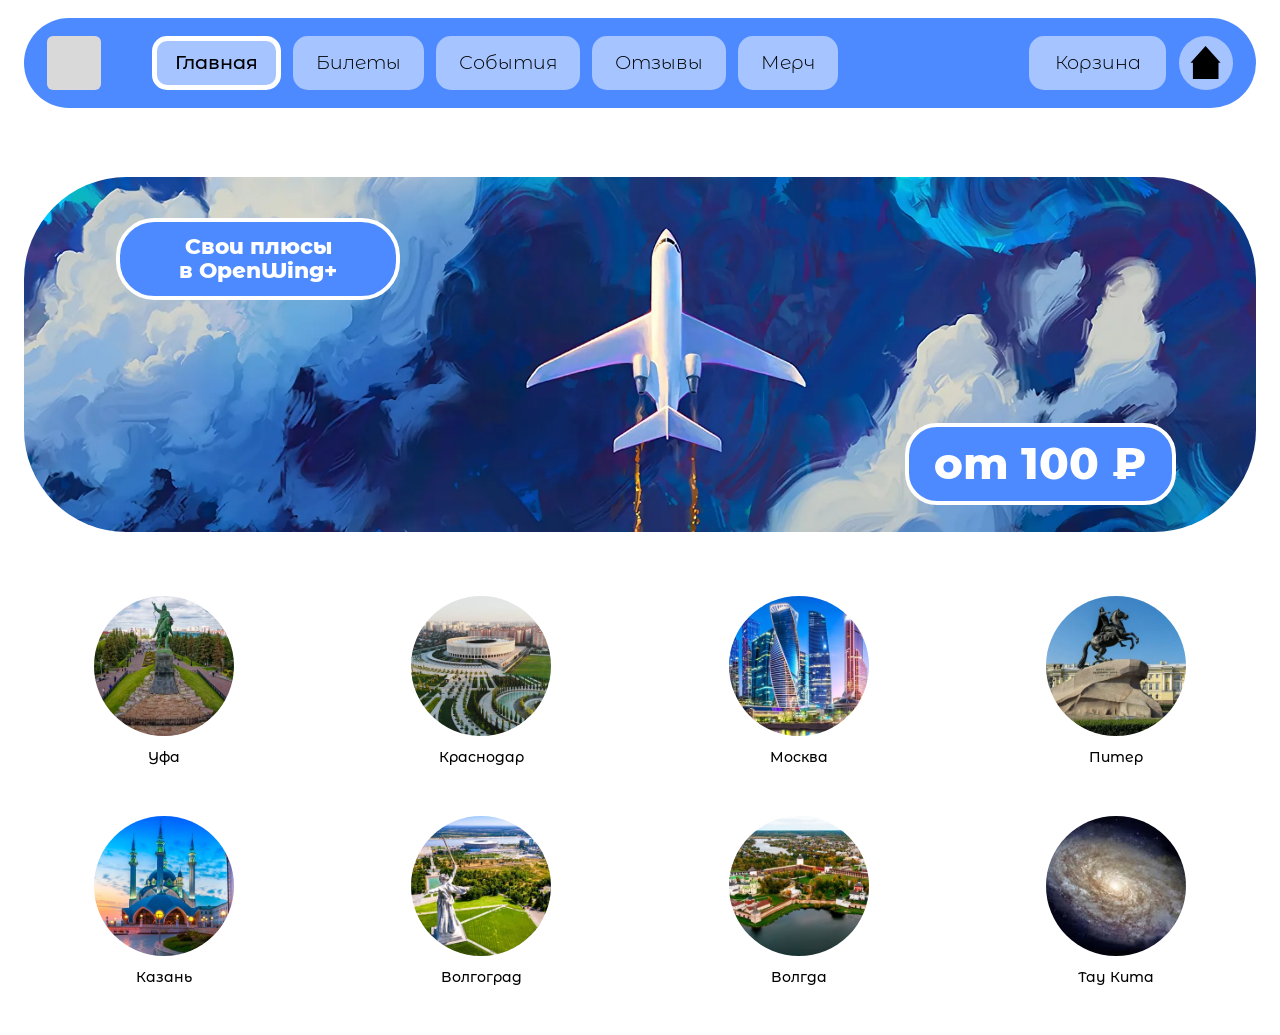
==== commit 6ef044ff: "Переход на многостраничную структуру + единые стили - div 1 (главная) теперь отдельная страница inde" ====
--- a/index.html
+++ b/index.html
@@ -7,195 +7,46 @@
   <link rel="stylesheet" href="styles/style.css">
 </head>
 <body>
-  <!-- ШАПКА -->
   <header class="header">
     <div class="header__bar">
-      <!-- Плейсхолдер логотипа -->
       <a href="index.html" class="header__logo" aria-label="OpenWing — на главную"></a>
-
-      <!-- Навигация по разделам -->
       <nav class="nav" aria-label="Основная навигация">
-        <a href="#div1" class="nav__btn is-active" data-target="div1">Главная</a>
-        <a href="#div2" class="nav__btn" data-target="div2">Билеты</a>
-        <a href="#div3" class="nav__btn" data-target="div3">События</a>
-        <a href="#div4" class="nav__btn" data-target="div4">Отзывы</a>
-        <a href="#div5" class="nav__btn" data-target="div5">Мерч</a>
+        <a href="index.html" class="nav__btn" data-page="index">Главная</a>
+        <a href="tickets.html" class="nav__btn" data-page="tickets">Билеты</a>
+        <a href="events.html" class="nav__btn" data-page="events">События</a>
+        <a href="reviews.html" class="nav__btn" data-page="reviews">Отзывы</a>
+        <a href="merch.html" class="nav__btn" data-page="merch">Мерч</a>
       </nav>
-
-      <!-- Правый блок: корзина, поиск, домой -->
       <div class="header__actions">
         <a href="cart.html" class="header__cart" id="cart-link">Корзина</a>
-
-        <button type="button" class="header__icon" id="search-btn" aria-label="Поиск по сайту">
-          <svg viewBox="0 0 60 60" fill="none" xmlns="http://www.w3.org/2000/svg" aria-hidden="true">
-            <path fill-rule="evenodd" clip-rule="evenodd" d="M14.5045 8.95711C23.1365 1.52478 36.1593 2.49736 43.5916 11.1294C50.1883 18.791 50.1635 29.9112 44.039 37.5117L58.208 53.9678C58.8834 54.7527 58.7953 55.9365 58.0104 56.6123L55.1686 59.0588C54.3838 59.7345 53.1999 59.646 52.5245 58.8615L38.3555 42.4054C29.9294 47.3329 18.9289 45.7058 12.3321 38.0442C4.89984 29.4122 5.87244 16.3894 14.5045 8.95711ZM16.9513 11.7989C9.88869 17.8799 9.09294 28.5348 15.1739 35.5974C21.2549 42.66 31.9099 43.4558 38.9724 37.3748C46.0351 31.2938 46.8309 20.6388 40.7499 13.5762C34.6689 6.51365 24.0139 5.71789 16.9513 11.7989Z" fill="currentColor"/>
-          </svg>
-        </button>
-
-        <a href="index.html" class="header__home" id="home-btn" aria-label="На главную, в начало">
-          <svg viewBox="0 0 45 45" fill="none" xmlns="http://www.w3.org/2000/svg" aria-hidden="true">
-            <path d="M42.7193 22.6003H39.8417V44.9999H5.28822V22.6003H2.0088L22.3641 -9.96248e-05L42.7193 22.6003Z" fill="currentColor"/>
-          </svg>
-        </a>
+        <a href="index.html" class="header__home" id="home-btn" aria-label="На главную, в начало"><svg viewBox="0 0 45 45" fill="none" xmlns="http://www.w3.org/2000/svg" aria-hidden="true"><path d="M42.7193 22.6003H39.8417V44.9999H5.28822V22.6003H2.0088L22.3641 -9.96248e-05L42.7193 22.6003Z" fill="currentColor"/></svg></a>
       </div>
-
-      <!-- Бургер для мобильной навигации -->
-      <button type="button" class="header__burger" id="burger" aria-label="Меню" aria-expanded="false">
-        <span></span><span></span><span></span>
-      </button>
+      <button type="button" class="header__burger" id="burger" aria-label="Меню" aria-expanded="false"><span></span><span></span><span></span></button>
     </div>
   </header>
 
   <main>
     <!-- DIV 1 — ГЛАВНАЯ -->
-    <section id="div1" class="section section--hero">
-      <!-- Баннер -> страница тарифов -->
+    <section class="section section--hero">
       <a href="pricing.html" class="hero__banner" aria-label="Тарифы OpenWing+">
         <span class="hero__pill hero__pill--title">Свои плюсы<br>в OpenWing+</span>
         <span class="hero__pill hero__pill--price">от 100 ₽</span>
       </a>
-
-      <!-- Города -> прокрутка к форме билетов + автоподстановка «Куда» -->
       <ul class="cities">
-        <li class="cities__item"><a href="#div2" class="city" data-city="Уфа"><span class="city__photo"><img src="assets/images/div1/city-ufa.webp" alt="Уфа" loading="lazy"></span><span class="city__name">Уфа</span></a></li>
-        <li class="cities__item"><a href="#div2" class="city" data-city="Краснодар"><span class="city__photo"><img src="assets/images/div1/city-krasnodar.webp" alt="Краснодар" loading="lazy"></span><span class="city__name">Краснодар</span></a></li>
-        <li class="cities__item"><a href="#div2" class="city" data-city="Москва"><span class="city__photo"><img src="assets/images/div1/city-moscow.webp" alt="Москва" loading="lazy"></span><span class="city__name">Москва</span></a></li>
-        <li class="cities__item"><a href="#div2" class="city" data-city="Питер"><span class="city__photo"><img src="assets/images/div1/city-piter.webp" alt="Санкт-Петербург" loading="lazy"></span><span class="city__name">Питер</span></a></li>
-        <li class="cities__item"><a href="#div2" class="city" data-city="Казань"><span class="city__photo"><img src="assets/images/div1/city-kazan.webp" alt="Казань" loading="lazy"></span><span class="city__name">Казань</span></a></li>
-        <li class="cities__item"><a href="#div2" class="city" data-city="Волгоград"><span class="city__photo"><img src="assets/images/div1/city-volgograd.webp" alt="Волгоград" loading="lazy"></span><span class="city__name">Волгоград</span></a></li>
-        <li class="cities__item"><a href="#div2" class="city" data-city="Волгда"><span class="city__photo"><img src="assets/images/div1/city-volgda.webp" alt="Волгда" loading="lazy"></span><span class="city__name">Волгда</span></a></li>
-        <li class="cities__item"><a href="#div2" class="city" data-city="Тау Кита"><span class="city__photo"><img src="assets/images/div1/city-tau-kita.webp" alt="Тау Кита" loading="lazy"></span><span class="city__name">Тау Кита</span></a></li>
+        <li class="cities__item"><a href="tickets.html" class="city" data-city="Уфа"><span class="city__photo"><img src="assets/images/div1/city-ufa.webp" alt="Уфа" loading="lazy"></span><span class="city__name">Уфа</span></a></li>
+        <li class="cities__item"><a href="tickets.html" class="city" data-city="Краснодар"><span class="city__photo"><img src="assets/images/div1/city-krasnodar.webp" alt="Краснодар" loading="lazy"></span><span class="city__name">Краснодар</span></a></li>
+        <li class="cities__item"><a href="tickets.html" class="city" data-city="Москва"><span class="city__photo"><img src="assets/images/div1/city-moscow.webp" alt="Москва" loading="lazy"></span><span class="city__name">Москва</span></a></li>
+        <li class="cities__item"><a href="tickets.html" class="city" data-city="Питер"><span class="city__photo"><img src="assets/images/div1/city-piter.webp" alt="Санкт-Петербург" loading="lazy"></span><span class="city__name">Питер</span></a></li>
+        <li class="cities__item"><a href="tickets.html" class="city" data-city="Казань"><span class="city__photo"><img src="assets/images/div1/city-kazan.webp" alt="Казань" loading="lazy"></span><span class="city__name">Казань</span></a></li>
+        <li class="cities__item"><a href="tickets.html" class="city" data-city="Волгоград"><span class="city__photo"><img src="assets/images/div1/city-volgograd.webp" alt="Волгоград" loading="lazy"></span><span class="city__name">Волгоград</span></a></li>
+        <li class="cities__item"><a href="tickets.html" class="city" data-city="Волгда"><span class="city__photo"><img src="assets/images/div1/city-volgda.webp" alt="Волгда" loading="lazy"></span><span class="city__name">Волгда</span></a></li>
+        <li class="cities__item"><a href="tickets.html" class="city" data-city="Тау Кита"><span class="city__photo"><img src="assets/images/div1/city-tau-kita.webp" alt="Тау Кита" loading="lazy"></span><span class="city__name">Тау Кита</span></a></li>
       </ul>
-    </section>
-
-    <!-- DIV 2 — БИЛЕТЫ -->
-    <section id="div2" class="section section--booking">
-      <h2 class="booking__title">Билеты</h2>
-
-      <!-- Вкладки: переключение формы (Покупка активна; остальные — на будущее) -->
-      <div class="booking__tabs" role="tablist" aria-label="Тип операции">
-        <button type="button" class="tab is-active" aria-selected="true">Покупка</button>
-        <button type="button" class="tab" aria-selected="false">Регистрация</button>
-        <button type="button" class="tab" aria-selected="false">Бронирование</button>
-        <button type="button" class="tab" aria-selected="false">Статус рейса</button>
-        <button type="button" class="tab" aria-selected="false">Услуги</button>
-      </div>
-
-      <div class="booking__panel">
-        <!-- Тип: Билет / Трансфер / Отель (Билет активен; остальные — на будущее) -->
-        <div class="booking__toggles">
-          <button type="button" class="toggle is-active">Билет</button>
-          <button type="button" class="toggle">Трансфер</button>
-          <button type="button" class="toggle">Отель</button>
-        </div>
-
-        <!-- Строка полей: Откуда ⇄ Куда | Туда | Обратно -->
-        <form class="booking__form" id="booking-form" autocomplete="off">
-          <!-- Откуда -->
-          <div class="field field--place" data-place="origin">
-            <button type="button" class="field__btn" aria-haspopup="listbox" aria-expanded="false">
-              <span class="field__value"></span>
-              <span class="field__code"></span>
-            </button>
-          </div>
-
-          <!-- Поменять местами -->
-          <button type="button" class="swap" id="swap-btn" aria-label="Поменять «Откуда» и «Куда» местами">
-            <svg viewBox="0 0 58 20" fill="none" xmlns="http://www.w3.org/2000/svg" aria-hidden="true">
-              <path d="M2 4 H54 M48 -1 L55 4 L48 9" stroke="currentColor" stroke-width="2" fill="none"/>
-              <path d="M56 16 H4 M10 11 L3 16 L10 21" stroke="currentColor" stroke-width="2" fill="none"/>
-            </svg>
-          </button>
-
-          <!-- Куда (получает город из div 1) -->
-          <div class="field field--place" data-place="dest">
-            <button type="button" class="field__btn" aria-haspopup="listbox" aria-expanded="false">
-              <span class="field__value"></span>
-              <span class="field__code"></span>
-            </button>
-            <input type="hidden" id="dest-input" data-field="destination">
-          </div>
-
-          <!-- Туда (дата) -->
-          <div class="field field--date" data-date="depart">
-            <button type="button" class="field__btn" aria-haspopup="dialog" aria-expanded="false">
-              <span class="field__value field__value--placeholder">Туда (дата)</span>
-            </button>
-          </div>
-
-          <!-- Обратно (дата) -->
-          <div class="field field--date" data-date="return">
-            <button type="button" class="field__btn" aria-haspopup="dialog" aria-expanded="false">
-              <span class="field__value field__value--placeholder">Обратно (дата)</span>
-            </button>
-          </div>
-        </form>
-      </div>
-
-      <button type="button" class="booking__submit" id="booking-reset">Найти</button>
-    </section>
-
-    <!-- DIV 3 — СОБЫТИЯ -->
-    <section id="div3" class="section section--events">
-      <h2 class="events__title">События</h2>
-      <div class="events__body">
-        <!-- Плакат -> страница записи на курс -->
-        <a href="enroll.html" class="events__poster" aria-label="Запись на курсы для пилотов">
-          <img src="assets/images/div3/poster.webp" alt="Станьте пилотом нашей авиакомпании">
-        </a>
-        <div class="events__col">
-          <div class="events__card">
-            <h3 class="events__heading">Станьте пилотом нашей авиакомпании</h3>
-            <p class="events__text">Запишитесь на курс и станьте нашим статным сотрудником! 4-х недельный интенсив даст вам исчерпывающие знания о внутреннем распорядке, используемых самолетах и маршрутах</p>
-          </div>
-          <a href="enroll.html" class="events__enroll">Записаться</a>
-        </div>
-      </div>
-    </section>
-
-    <!-- DIV 4 — ОТЗЫВЫ -->
-    <section id="div4" class="section section--reviews">
-      <h2 class="reviews__title">Отзывы</h2>
-
-      <!-- Форма нового отзыва -->
-      <form class="review-form" id="review-form" data-reviews="site" autocomplete="off">
-        <span class="review__avatar"><img src="assets/images/div4/avatar.webp" alt=""></span>
-        <div class="review-form__body">
-          <div class="review-form__top">
-            <input type="text" class="review-form__name" name="name" placeholder="Введите имя" maxlength="40" required>
-            <div class="rating rating--input" data-rating-input role="radiogroup" aria-label="Оценка"></div>
-          </div>
-          <input type="text" class="review-form__text" name="text" placeholder="Оставьте отзыв" maxlength="300" required>
-        </div>
-        <button type="submit" class="review-form__submit">Отправить</button>
-      </form>
-
-      <!-- Лента отзывов (прокрутка только внутри рамки) -->
-      <div class="reviews__pool" data-reviews-pool tabindex="0" aria-label="Лента отзывов"></div>
-    </section>
-
-    <!-- DIV 5 — МЕРЧ -->
-    <section id="div5" class="section section--merch">
-      <div class="merch__top">
-        <h2 class="merch__title">Мерч</h2>
-        <div class="merch__cats">
-          <button type="button" class="merch-cat is-active">Чемоданы</button>
-          <button type="button" class="merch-cat">Подушки</button>
-          <button type="button" class="merch-cat">Электроника</button>
-        </div>
-      </div>
-      <!-- Карточки генерируются из каталога (scripts/merch.js) -->
-      <div class="merch__grid" id="merch-grid"></div>
     </section>
   </main>
 
-  <!-- Затемнение под мобильное меню -->
   <div class="nav-overlay" id="nav-overlay"></div>
-
   <script src="scripts/catalog.js"></script>
   <script src="scripts/main.js"></script>
-  <script src="scripts/booking.js"></script>
-  <script src="scripts/reviews.js"></script>
-  <script src="scripts/merch.js"></script>
 </body>
 </html>
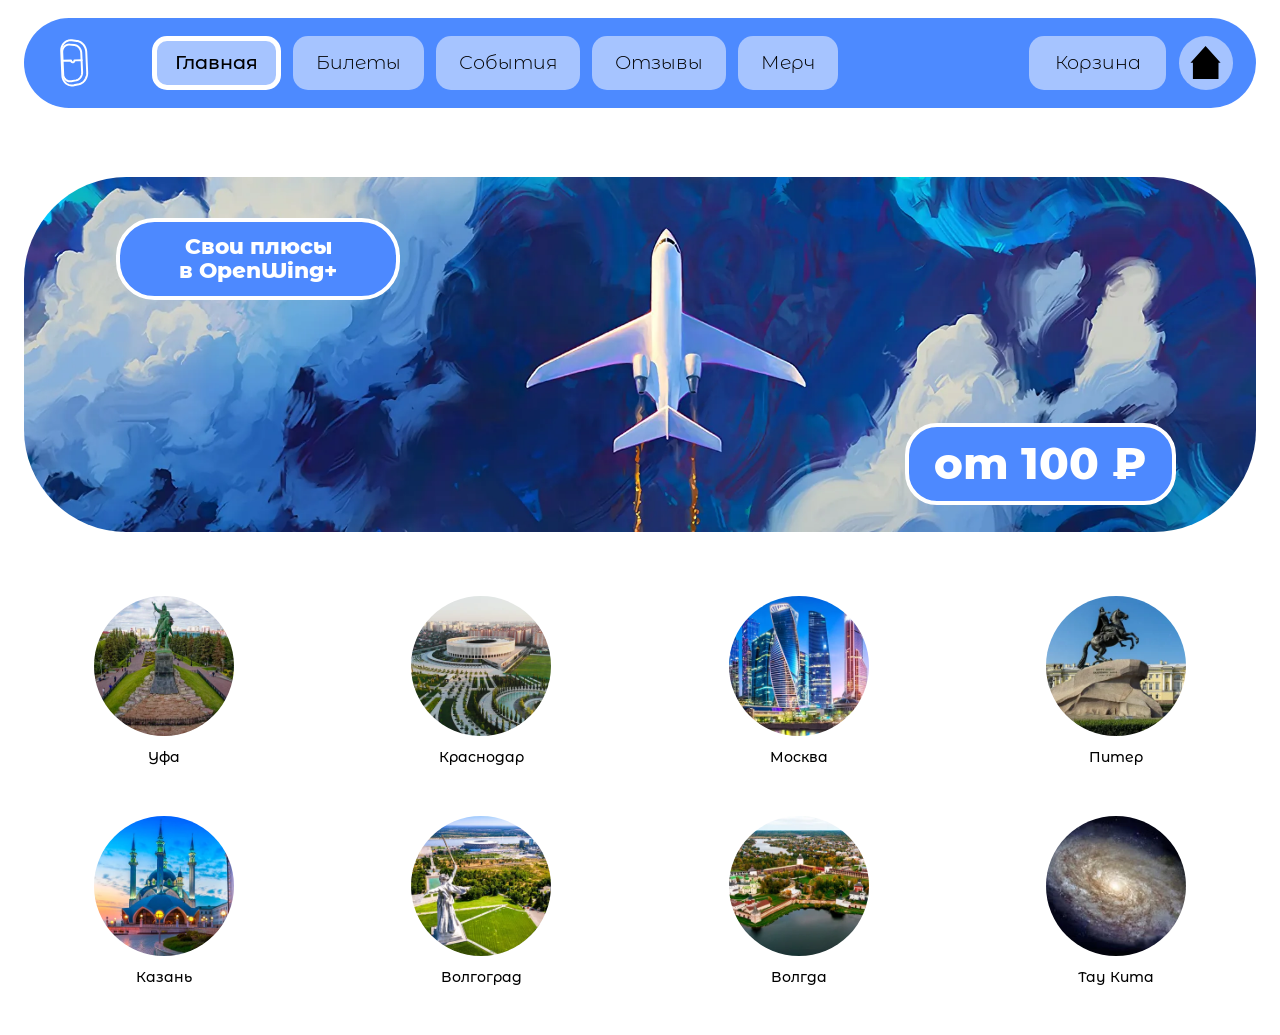
==== commit 329b6cc7: "шапка: белое лого-иллюминатор вместо серого квадрата" ====
--- a/index.html
+++ b/index.html
@@ -9,7 +9,7 @@
 <body>
   <header class="header">
     <div class="header__bar">
-      <a href="index.html" class="header__logo" aria-label="OpenWing — на главную"></a>
+      <a href="index.html" class="header__logo" aria-label="OpenWing — на главную"><svg class="logo-port" viewBox="0 0 300 380" fill="none" xmlns="http://www.w3.org/2000/svg" aria-hidden="true"><g stroke="currentColor" stroke-width="14" stroke-linecap="round" stroke-linejoin="round"><path d="M133.49 30.46 L168.73 34.66 L168.73 34.66 L174.62 35.65 L180.42 37.20 L186.10 39.28 L191.60 41.87 L196.89 44.95 L201.94 48.48 L206.72 52.43 L211.21 56.76 L215.37 61.46 L219.18 66.47 L222.63 71.77 L225.69 77.31 L228.35 83.06 L230.60 88.99 L232.42 95.04 L233.81 101.20 L234.76 107.42 L235.26 113.65 L241.70 256.54 L241.70 256.54 L241.75 262.79 L241.37 269.07 L240.54 275.32 L239.27 281.52 L237.56 287.63 L235.43 293.59 L232.88 299.39 L229.92 304.97 L226.57 310.31 L222.85 315.36 L218.78 320.08 L214.37 324.44 L209.65 328.41 L204.66 331.95 L199.41 335.02 L193.95 337.61 L188.31 339.67 L182.53 341.19 L147.81 348.54 L147.81 348.54 L141.47 349.57 L135.07 350.00 L128.66 349.80 L122.29 348.97 L116.01 347.50 L109.87 345.40 L103.93 342.66 L98.25 339.30 L92.88 335.33 L87.87 330.80 L83.27 325.72 L79.13 320.14 L75.49 314.10 L72.40 307.66 L69.88 300.87 L67.96 293.79 L66.66 286.49 L66.00 279.04 L58.26 107.03 L58.26 107.03 L58.25 99.55 L58.88 92.16 L60.16 84.94 L62.06 77.95 L64.56 71.26 L67.64 64.92 L71.26 58.99 L75.38 53.52 L79.97 48.55 L84.96 44.12 L90.32 40.26 L95.98 37.00 L101.91 34.35 L108.03 32.32 L114.30 30.92 L120.67 30.15 L127.08 30.00 L133.49 30.46 Z"/><path d="M117.82 60.93 L150.88 63.79 L150.88 63.79 L155.14 64.36 L159.35 65.34 L163.48 66.70 L167.49 68.43 L171.37 70.52 L175.08 72.94 L178.61 75.68 L181.92 78.71 L185.00 82.01 L187.83 85.55 L190.39 89.31 L192.67 93.27 L194.66 97.38 L196.33 101.63 L197.69 105.99 L198.73 110.42 L199.43 114.91 L199.80 119.41 L205.86 253.99 L205.86 253.99 L205.90 258.51 L205.60 263.04 L204.97 267.55 L204.01 272.01 L202.72 276.39 L201.11 280.67 L199.20 284.81 L196.98 288.79 L194.48 292.57 L191.71 296.13 L188.68 299.45 L185.42 302.49 L181.94 305.24 L178.27 307.67 L174.42 309.76 L170.44 311.48 L166.33 312.83 L162.14 313.78 L129.47 319.60 L129.47 319.60 L124.92 320.19 L120.34 320.36 L115.78 320.08 L111.26 319.37 L106.82 318.21 L102.49 316.62 L98.33 314.59 L94.36 312.15 L90.61 309.30 L87.13 306.07 L83.95 302.48 L81.09 298.56 L78.58 294.34 L76.45 289.86 L74.71 285.14 L73.39 280.25 L72.50 275.21 L72.05 270.07 L65.09 115.42 L65.09 115.42 L65.08 110.26 L65.51 105.16 L66.38 100.17 L67.69 95.32 L69.41 90.66 L71.52 86.23 L74.02 82.07 L76.87 78.21 L80.05 74.68 L83.52 71.51 L87.26 68.72 L91.22 66.33 L95.38 64.35 L99.70 62.80 L104.14 61.68 L108.67 61.00 L113.24 60.75 L117.82 60.93 Z"/><path d="M67.76 174.70 L127.39 173.06 L127.39 173.06 L127.84 176.02 L128.88 178.81 L130.46 181.29 L132.49 183.33 L134.88 184.82 L137.49 185.69 L140.20 185.91 L142.85 185.47 L145.34 184.40 L147.52 182.75 L149.30 180.61 L150.60 178.09 L151.35 175.30 L151.51 172.39 L202.13 171.00"/></g></svg></a>
       <nav class="nav" aria-label="Основная навигация">
         <a href="index.html" class="nav__btn" data-page="index">Главная</a>
         <a href="tickets.html" class="nav__btn" data-page="tickets">Билеты</a>
